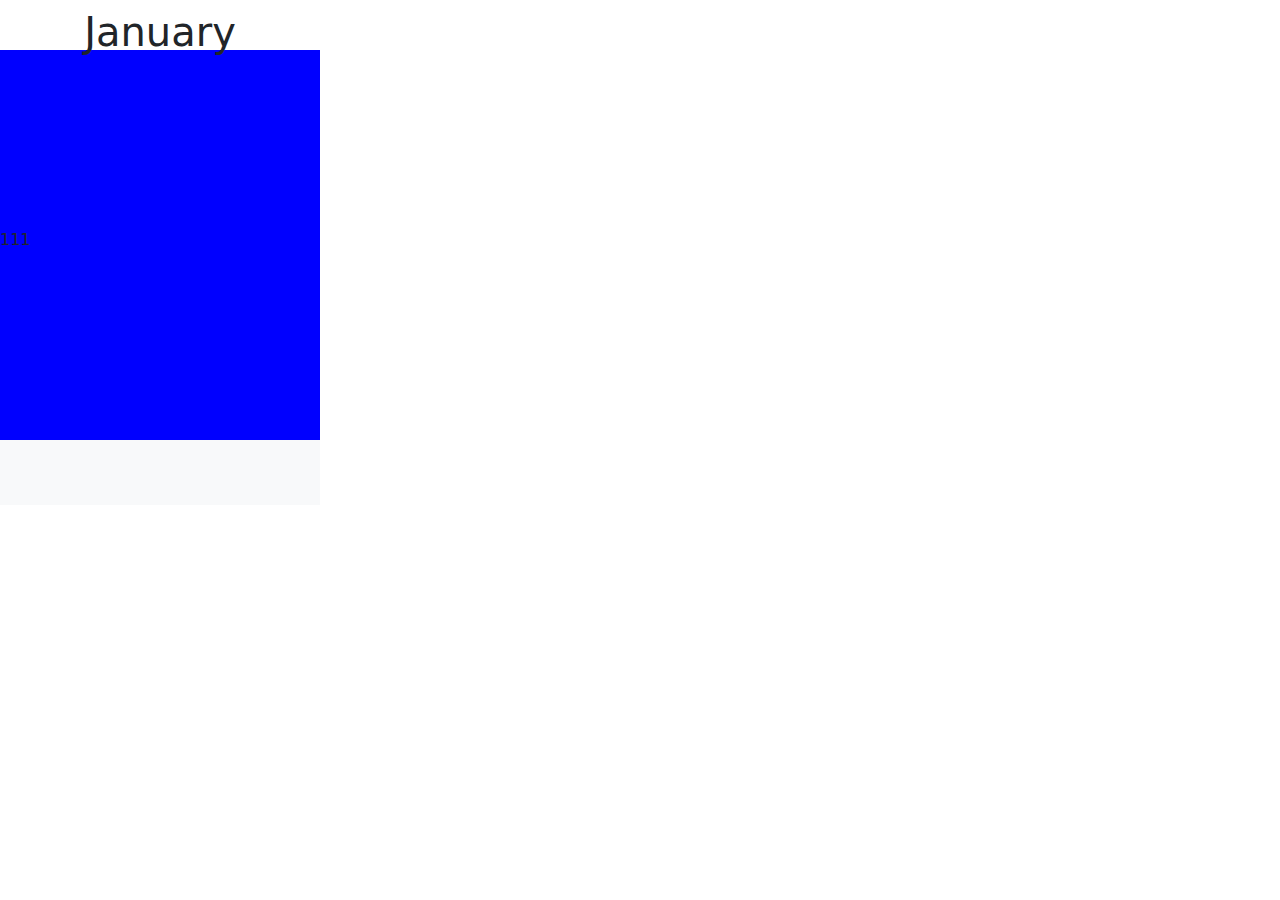
==== index.html @ 7afaa17a "Add files via upload" ====
<!DOCTYPE html>
<html lang="th">
<head>
    <meta charset="UTF-8">
    <meta name="viewport" content="width=device-width, initial-scale=1.0">
    <link href="https://cdn.jsdelivr.net/npm/bootstrap@5.3.3/dist/css/bootstrap.min.css" rel="stylesheet" integrity="sha384-QWTKZyjpPEjISv5WaRU9OFeRpok6YctnYmDr5pNlyT2bRjXh0JMhjY6hW+ALEwIH" crossorigin="anonymous">
    <link href="https://cdn.jsdelivr.net/npm/bootstrap-icons/font/bootstrap-icons.css" rel="stylesheet">
    <link rel="stylesheet" href="custom.css">
    <script src="config.js"></script>
    <title>My Web</title>
</head>
<body>
    <div class="content">
        <div class="top text-center pt-2">
            <h1>January</h1>
        </div>
        <div class="middle">
            <p>111</p>
        </div>       
        <nav class="bottom navbar bg-body-tertiary py-0">
            <div class="item" style="margin: 0; padding: 0;">
                <a class="navbar-brand" href="#" style="padding-left: 10px;">
                <img src="/mbproject/assets/img/1.png" alt="" style="width: 90px; height: auto;">
              </a>
              <a class="navbar-brand" href="#">
                <img src="/mbproject/assets/img/2.png" alt="" style="width: 90px; height: auto;">
              </a>
              <a class="navbar-brand" href="#">
                <img src="/mbproject/assets/img/3.png" alt="" style="width: 70px; height: auto;">
              </a>
            </div>
          </nav>
    </div>
</body>
</html>
---- custom.css ----
body {
    width: 320px;
    height: 505px;
    margin: 0;
    padding: 0;
    overflow: hidden;
}

.top {
    height: 50px; /* กำหนดความสูงของส่วนบน */
}

.middle {
    height:390px; /* กำหนดความสูงของส่วนกลาง */
    background-color: blue;
    line-height: 380px; /* จัดให้ข้อความอยู่กลาง */
}

.bottom {
    height: 65px; /* กำหนดความสูงของส่วนล่าง */
    line-height: 55px; /* จัดให้ข้อความอยู่กลาง */
}
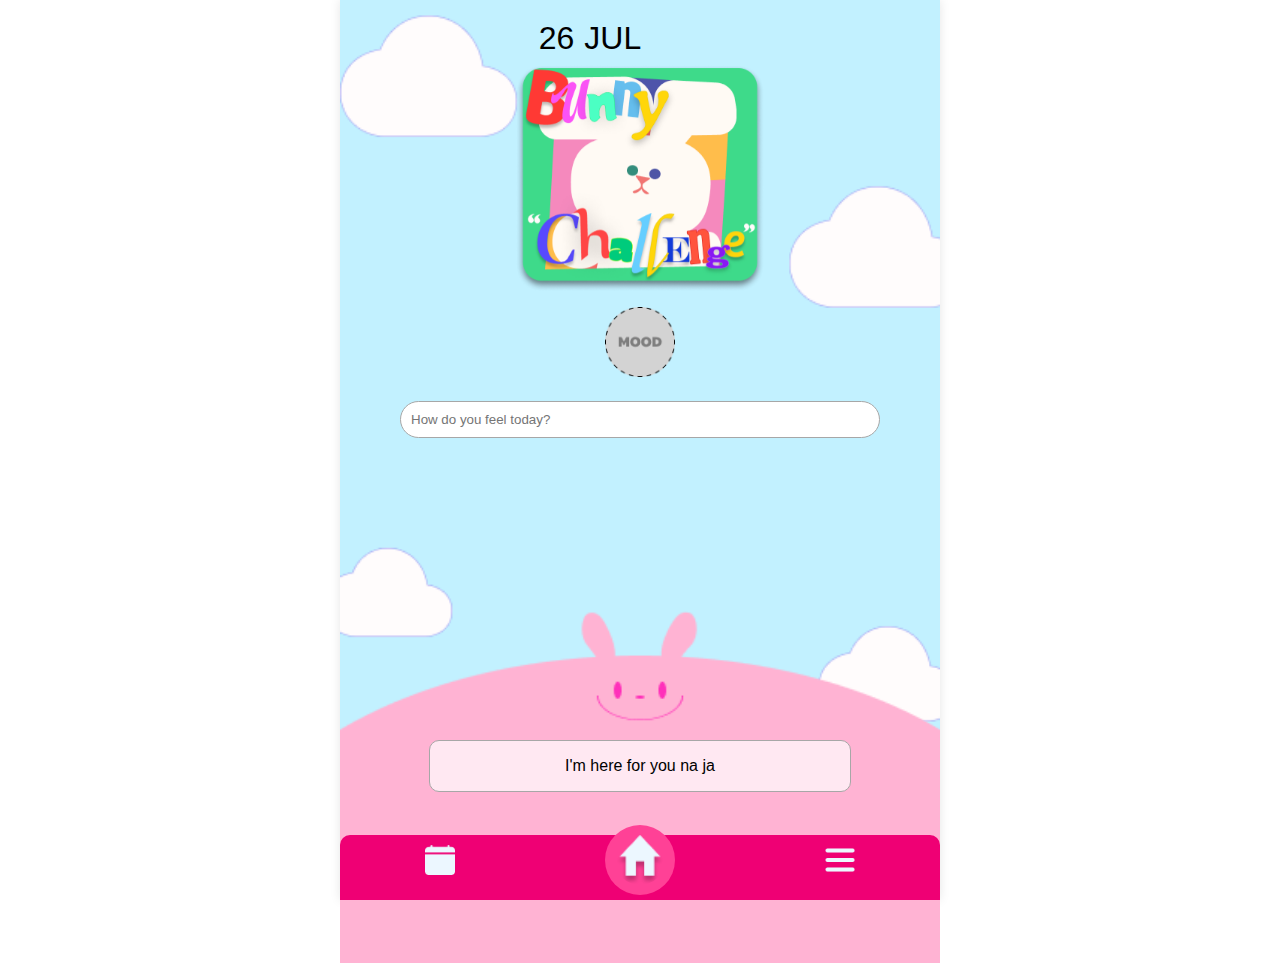
==== commit a70e82c7: "Add files via upload" ====
--- a/index.html
+++ b/index.html
@@ -2,34 +2,181 @@
 <html lang="th">
 <head>
     <meta charset="UTF-8">
-    <meta name="viewport" content="width=device-width, initial-scale=1.0">
-    <link href="https://cdn.jsdelivr.net/npm/bootstrap@5.3.3/dist/css/bootstrap.min.css" rel="stylesheet" integrity="sha384-QWTKZyjpPEjISv5WaRU9OFeRpok6YctnYmDr5pNlyT2bRjXh0JMhjY6hW+ALEwIH" crossorigin="anonymous">
-    <link href="https://cdn.jsdelivr.net/npm/bootstrap-icons/font/bootstrap-icons.css" rel="stylesheet">
-    <link rel="stylesheet" href="custom.css">
-    <script src="config.js"></script>
-    <title>My Web</title>
+    <meta name="viewport" content="width=device-width, initial-scale=1.0, user-scalable=no">
+    <link rel="stylesheet" href="stylemb.css">
+    <script src="configmb.js"></script>
+    <title>BunnyHop</title>
 </head>
 <body>
-    <div class="content">
-        <div class="top text-center pt-2">
-            <h1>January</h1>
+    <div class="container" id="homePage">
+        <div class="content">
+            <div class="date">
+              <div class="day" id="numDay"><h3 style="margin: 0;">1</h3></div>
+              <div class="month" id="numMonth"><h3 style="margin: 0;">JAN</h3></div>
+            </div>
+            <div class="card" id="card" onclick="flipCard()">
+              <div class="card-inner" id="cardInner">
+                  <div class="card-front">
+                      <img src="/assets/img/Card_pic.png" alt="Front Image">
+                  </div>
+                  <div class="card-back">
+                      <img src="/assets/img/Rectangle 1.png" alt="Back Image" id="flashCard">
+                  </div>
+              </div>
+            </div>
+            <div class="emoji">
+              <a href="#" class="btn-emoji" onclick="showMood()">
+                  <img src="/assets/img/Frame 2.png" alt="" id="showEmoji">
+              </a>
+          </div>
+            <div class="overlay" id="emojiOverlay">
+              <div class="overlay-content">
+                <span class="closebtn" onclick="closeOverlay()">&times;</span>
+                <div class="emoji-options">
+                    <img src="/assets/img/happy_emo.png" alt="Emoji 1" onclick="selectEmoji('happy_emo.png')">
+                    <img src="/assets/img/anxi_emo.png"  alt="Emoji 2" onclick="selectEmoji('anxi_emo.png')">
+                    <img src="/assets/img/ANGRY_emo.png" alt="Emoji 3" onclick="selectEmoji('ANGRY_emo.png')">
+                    <img src="/assets/img/ennui_emo.png" alt="Emoji 4" onclick="selectEmoji('ennui_emo.png')">
+                </div>
+              </div>
+            </div>
         </div>
-        <div class="middle">
-            <p>111</p>
-        </div>       
-        <nav class="bottom navbar bg-body-tertiary py-0">
-            <div class="item" style="margin: 0; padding: 0;">
-                <a class="navbar-brand" href="#" style="padding-left: 10px;">
-                <img src="/mbproject/assets/img/1.png" alt="" style="width: 90px; height: auto;">
-              </a>
-              <a class="navbar-brand" href="#">
-                <img src="/mbproject/assets/img/2.png" alt="" style="width: 90px; height: auto;">
-              </a>
-              <a class="navbar-brand" href="#">
-                <img src="/mbproject/assets/img/3.png" alt="" style="width: 70px; height: auto;">
-              </a>
+        <div class="comment">
+          <input type="text" class="input-comment" placeholder="How do you feel today?">
+        </div>  
+        <div class="footer">
+            <img src="/assets/img/Frame 3.png" alt="Bunny">
+            <div class="text-box"><p id="showSupport">I'm here for you na ja</p></div>
+        </div> 
+        <div class="navbar">
+          <div class="nav">
+            <a href="#"><img src="/assets/img/calen.png" alt="" onclick="calenderShow()"></a>
+            <a href="#"><img src="/assets/img/Vector (2).png" alt="" onclick="homeShow()" class="home"></a>
+            <a href="#"><img src="/assets/img/burger.png" alt="" onclick="settingShow()"></a>
+          </div>
+        </div>
+    </div>
+    <div class="container hidden" id="calendarPage">
+      <div class="date">
+        <div class="months" id="numMonths"><h3 style="margin: 0;">January</h3></div>
+      </div>
+      <section class="calendar">
+        <div class="grid" id="emojiGrid">
+          <img src="/assets/img/Frame 2.png" alt="" class="grid-emoji" id="monthEmoji">
+          <img src="/assets/img/Frame 2.png" alt="" class="grid-emoji" id="monthEmoji">
+          <img src="/assets/img/Frame 2.png" alt="" class="grid-emoji" id="monthEmoji">
+          <img src="/assets/img/Frame 2.png" alt="" class="grid-emoji" id="monthEmoji">
+          <img src="/assets/img/Frame 2.png" alt="" class="grid-emoji" id="monthEmoji">
+          <img src="/assets/img/Frame 2.png" alt="" class="grid-emoji" id="monthEmoji">
+          <img src="/assets/img/Frame 2.png" alt="" class="grid-emoji" id="monthEmoji">
+          <img src="/assets/img/Frame 2.png" alt="" class="grid-emoji" id="monthEmoji">
+          <img src="/assets/img/Frame 2.png" alt="" class="grid-emoji" id="monthEmoji">
+          <img src="/assets/img/Frame 2.png" alt="" class="grid-emoji" id="monthEmoji">
+          <img src="/assets/img/Frame 2.png" alt="" class="grid-emoji" id="monthEmoji">
+          <img src="/assets/img/Frame 2.png" alt="" class="grid-emoji" id="monthEmoji">
+          <img src="/assets/img/Frame 2.png" alt="" class="grid-emoji" id="monthEmoji">
+          <img src="/assets/img/Frame 2.png" alt="" class="grid-emoji" id="monthEmoji">
+          <img src="/assets/img/Frame 2.png" alt="" class="grid-emoji" id="monthEmoji">
+          <img src="/assets/img/Frame 2.png" alt="" class="grid-emoji" id="monthEmoji">
+          <img src="/assets/img/Frame 2.png" alt="" class="grid-emoji" id="monthEmoji">
+          <img src="/assets/img/Frame 2.png" alt="" class="grid-emoji" id="monthEmoji">
+          <img src="/assets/img/Frame 2.png" alt="" class="grid-emoji" id="monthEmoji">
+          <img src="/assets/img/Frame 2.png" alt="" class="grid-emoji" id="monthEmoji">
+          <img src="/assets/img/Frame 2.png" alt="" class="grid-emoji" id="monthEmoji">
+          <img src="/assets/img/Frame 2.png" alt="" class="grid-emoji" id="monthEmoji">
+          <img src="/assets/img/Frame 2.png" alt="" class="grid-emoji" id="monthEmoji">
+          <img src="/assets/img/Frame 2.png" alt="" class="grid-emoji" id="monthEmoji">
+          <img src="/assets/img/Frame 2.png" alt="" class="grid-emoji" id="monthEmoji">
+          <img src="/assets/img/Frame 2.png" alt="" class="grid-emoji" id="monthEmoji">
+          <img src="/assets/img/Frame 2.png" alt="" class="grid-emoji" id="monthEmoji">
+          <img src="/assets/img/Frame 2.png" alt="" class="grid-emoji" id="monthEmoji">
+          <img src="/assets/img/Frame 2.png" alt="" class="grid-emoji" id="monthEmoji">
+          <img src="/assets/img/Frame 2.png" alt="" class="grid-emoji" id="monthEmoji">
+        </div>
+      </section>
+      <div class="footer">
+        <img src="/assets/img/Frame 3.png" alt="Bunny">
+      </div>
+      <div class="navbar">
+        <div class="nav">
+          <a href="#"><img src="/assets/img/calen.png" alt="" onclick="calenderShow()"></a>
+          <a href="#"><img src="/assets/img/Vector (2).png" alt="" onclick="homeShow()" class="home"></a>
+          <a href="#"><img src="/assets/img/burger.png" alt="" onclick="settingShow()"></a>
+        </div>
+      </div>
+    </div>
+    <div class="container hidden" id="settingPage">
+      <header>
+        <button class="back-btn" onclick="homeShow()"><- Home</button>
+      </header>
+      <img src="/assets/img/Frame 3 (1).png" alt="Bunny Image" class="bunny-image">
+      <div class="profile">
+        <img class="avatar" id="userAvatar" src="/assets/img/profull.png" alt="Profile">
+        <div class="info">
+          <h3 id="userName">User name</h3>
+        </div>
+      </div>
+      <h4>Settings</h4>
+      <ul class="menu-list">
+        <li>
+          <span href="#">
+            <img src="/assets/img/s2.noti.png" class="icon"> Notifications
+          </span>
+          <label class="switch">
+            <input type="checkbox" id="notificationSwitch">
+            <span class="slider"></span>
+          </label>
+        </li>
+        <div id="notificationForm" class="notification-form" style="display: none;">
+          <label for="notificationTime">Select Time:</label>
+          <input type="time" id="notificationTime" />
+          <button type="button">Save Time</button>
+        </div>
+        <div id="notificationAlert" class="notification-alert" style="display: none;">
+          การแจ้งเตือนของคุณได้ถูกตั้งเวลาแล้ว!
+        </div>
+        <li>
+          <a href="custo.html">
+            <img src="/assets/img/s2.custom.png" class="icon"> Customization
+            <span class="arrow">></span>
+          </a>
+        </li>
+        <li>
+          <span>
+            <img src="/assets/img/s2.passcode.png" class="icon"> Passcode
+          </span>
+          <label class="switch">
+            <input type="checkbox" id="passcode-toggle">
+            <span class="slider"></span>
+          </label>
+        </li>
+      </ul>
+      <div id="passcode-modal" class="modal">
+        <div class="modal-content">
+            <h4>New Passcode</h4>
+            <label for="new-passcode">Enter 4 Number:</label>
+            <input type="tel" id="new-passcode" maxlength="4" placeholder="####" readonly>
+            <div class="number-pad">
+                <button class="number" data-number="1">1</button>
+                <button class="number" data-number="2">2</button>
+                <button class="number" data-number="3">3</button>
+                <button class="number" data-number="4">4</button>
+                <button class="number" data-number="5">5</button>
+                <button class="number" data-number="6">6</button>
+                <button class="number" data-number="7">7</button>
+                <button class="number" data-number="8">8</button>
+                <button class="number" data-number="9">9</button>
+                <button id="zero" class="number" data-number="0">0</button> <!-- ปุ่มเลข 0 -->
+                <button id="clear" class="number">c</button>
             </div>
-          </nav>
+                    <!-- แยกปุ่ม "บันทึก" และ "ยกเลิก" ออกมาในส่วนที่แยกต่างหาก -->
+        <div class="modal-actions">
+            <button id="save-passcode">save</button>
+            <button id="cancel-passcode">cancle</button>
+        </div>
+        </div>
     </div>
+    </div>
+    
 </body>
-</html>
+</html>--- a/stylemb.css
+++ b/stylemb.css
@@ -0,0 +1,595 @@
+body {
+    font-family: Arial, sans-serif;
+    margin: 0;
+    padding: 0;
+    background-color: #ffffff; /* สีพื้นหลัง */
+    overflow: hidden;
+    touch-action: manipulation;
+    user-select: none;
+}
+
+.container {
+    max-width: 600px;
+    min-height: 100vh;
+    margin: auto;
+    background-image: url('/mbproject/assets/img/home_anxiety.png');
+    background-repeat: no-repeat;
+    background-size: cover;
+    background-color: #C2F1FF;
+    box-shadow: 0 0 10px rgba(0,0,0,0.1);
+    position: relative;
+    z-index: 1;
+}
+
+.hidden {
+    display: none;
+}
+
+.visible {
+    display: block;
+}
+
+/* .cloud1 {
+    z-index: -1;
+    position: absolute;
+    top: 260px;
+    left: 280px;
+}
+
+.cloud2 {
+    z-index: -1;
+    position: absolute;
+    top: 220px;
+    left: 20px;
+}
+
+.cloud3 {
+    z-index: -1;
+    position: absolute;
+    top: 460px;
+    left: 270px;
+}
+
+.cloud4 {
+    z-index: -1;
+    position: absolute;
+    top: 30px;
+    left: 270px;
+} */
+
+.content {
+    text-align: center;
+    display: flex;
+    flex-direction: column;
+    align-items: center;
+}
+
+.date {
+    display: flex;
+    text-align: center;
+    justify-content: center;
+    margin: 0;
+    font-size: 2rem;
+    color: #000;
+}
+
+.date .day {
+    padding-right: 10px;
+    margin-top: 20px;
+}
+
+.date .month {
+    padding-right: 100px;
+    margin-top: 20px;
+}
+
+.content img {
+    width: 100%;
+    height: auto;
+    max-width: 250px; /* ปรับขนาดรูปภาพ */
+}
+
+.card {
+    perspective: 1000px;
+    width: 250px;
+    height: 250px;
+}
+
+.card-inner {
+    position: relative;
+    width: 100%;
+    height: 90%;
+    transform-style: preserve-3d;
+    transition: transform 0.6s;
+    display: flex;
+    justify-content: center;
+    align-items: center;
+}
+
+.card.flipped .card-inner {
+    transform: rotateY(180deg);
+}
+
+.card-front, .card-back {
+    position: absolute;
+    backface-visibility: hidden;
+    display: flex;
+    justify-content: center;
+    align-items: center;
+}
+
+.card-back {
+    transform: rotateY(180deg);
+}
+
+.emoji {
+    width: 100%;
+    height: auto;
+    margin-top: 0px;
+    margin-bottom: 20px;
+}
+
+.btn-emoji {
+    display: block;
+    width: 70px;
+    margin: auto;
+    color: white;
+    text-align: center;
+    text-decoration: none;
+}
+
+.overlay {
+    position: fixed;
+    top: 0;
+    left: 0;
+    width: 100%;
+    height: 100%;
+    background-color: rgba(0, 0, 0, 0.7);
+    display: none;
+    justify-content: center;
+    align-items: center;
+    z-index: 2;
+}
+
+.overlay-content {
+    background-color: white;
+    padding: 10px;
+    border-radius: 10px;
+    text-align: center;
+    position: relative;
+}
+
+.closebtn {
+    position: absolute;
+    top: 0px;
+    right: 10px;
+    font-size: 30px;
+    cursor: pointer;
+}
+
+.emoji-options img {
+    width: 50px;
+    height: 50px;
+    margin: 10px;
+    cursor: pointer;
+}
+
+.comment {
+    width: 80%;
+    height: auto;
+    margin: auto;
+    display: block;
+}
+
+.comment p {
+    margin: 0;
+    padding-left: 10px;
+}
+
+.comment input {
+    box-sizing: border-box;
+    width: 100%;
+    height: auto;
+    margin-bottom: 10px;
+    padding: 10px;
+    border: 1px solid #a7a7a7;
+    border-radius: 25px;
+    text-align: start;
+}
+
+.footer {
+    position: absolute;
+    bottom: -7%;
+    text-align: center;
+    width: 100%;
+    height: auto;
+    display: flex;
+    flex-direction: column;
+    align-items: center;
+}
+
+.footer img {
+    width: 100%; /* ปรับขนาดรูปภาพ */
+    height: auto;
+    min-height: 270px;
+    z-index: -2;
+}
+
+.footer .text-box {
+    position: absolute; /* เปลี่ยนจาก relative เป็น absolute */
+    top: 44%;
+    left: 50%;
+    transform: translate(-50%, -50%); /* ใช้ transform เพื่อให้อยู่ตรงกลาง */
+    width: 70%;
+    height: auto;
+    background-color: rgba(255, 255, 255, 0.7);
+    padding: 0px;
+    border: 1px solid #a7a7a7;
+    border-radius: 10px;
+    justify-content: center;
+    align-items: center;
+    z-index: -2;
+}
+
+.navbar {
+    position: fixed;
+    bottom: 0;
+    max-width: 600px;
+    width: 100%;
+}
+
+.nav {
+    display: flex;
+    justify-content: space-around;
+    text-align: center;
+    padding: 10px;
+    border-top-left-radius: 10px;
+    border-top-right-radius: 10px;
+    background-color: #EF0074; /* สีพื้นหลัง */
+}
+
+.nav a {
+    color: white;
+    text-decoration: none;
+    max-height: 45px;
+}
+
+.nav img {
+    width: 30px;
+    height: 30px;
+    object-fit: contain;
+}
+
+.nav .home {
+    position: relative;
+    top: -20px;
+    width: 50px;
+    height: auto;
+    background-color: #FF4196;
+    border-radius: 50%;
+    padding: 10px;
+}
+
+.months {
+    padding-right: 10px;
+    margin-top: 20px;
+}
+
+.grid {
+    display: grid;
+    grid-template-columns: repeat(6, 1fr);
+    grid-template-rows: repeat(6, auto);
+    gap: 10px; /* Adjust the gap between grid items if needed */
+    justify-items: center;
+    align-items: center;
+    padding: 10px;
+}
+
+.grid-emoji {
+    width: 100%;
+    height: auto;
+    max-width: 100px; /* Adjust the max width if needed */
+}
+
+header {
+    display: flex;
+    width: 100%;
+    height: auto;
+}
+
+button {
+    padding: 10px; /* เพิ่มช่องว่างภายในปุ่ม */
+    margin: 10px; /* เพิ่มช่องว่างระหว่างปุ่ม */
+    cursor: pointer; /* เปลี่ยนเคอร์เซอร์เป็น pointer เพื่อแสดงว่าเป็นปุ่มคลิกได้ */
+    border-radius: 10px; /* เพิ่มมุมมนให้กับกล่อง */
+    border: 1px solid #a7a7a7;
+}
+
+/* setting */
+.profile {
+    width: 100%;
+    height: auto;
+    display: flex;
+    align-items: center;
+    padding-left: 10px;
+    gap: 10px;
+}
+
+.avatar {
+    width: 60px;
+    height: 60px;
+    border-radius: 50%;
+    object-fit: cover;
+    border: 2px solid #ddd;
+}
+
+.menu-list {
+    width: 100%;
+    height: auto;
+    list-style: none;
+    padding: 0;
+}
+
+.menu-list li {
+    display: flex;
+    align-items: center;
+    justify-content: space-between;
+    padding: 12px 15px;
+    border-bottom: 1px solid #ddd;
+    font-size: 16px;
+}   
+
+.menu-list li a {
+    text-decoration: none;
+    color: black;
+    width: 100%;
+    display: flex;
+    align-items: center;
+}
+    
+.arrow {
+    margin-left: auto;
+}
+
+.icon {
+    width: 20px;
+    height: 20px;
+    margin-right: 10px;
+    background: none; /* ไม่ให้มีพื้นหลัง */
+    display: inline-block; /* ถ้าต้องการให้ไอคอนแสดงในแถวเดียวกัน */
+}
+
+/* Toggle Switch */
+.switch {
+    position: relative;
+    display: inline-block;
+    width: 44px;
+    height: 22px;
+}
+
+.switch input {
+    opacity: 0;
+    width: 100%;
+    height: 100%;
+}
+
+.slider {
+    position: absolute;
+    cursor: pointer;
+    top: 0;
+    left: 0;
+    right: 0;
+    bottom: 0;
+    background-color: #ccc;
+    border-radius: 22px;
+    transition: .3s;
+}
+
+.slider:before {
+    content: "";
+    position: absolute;
+    height: 16px;
+    width: 16px;
+    left: 4px;
+    bottom: 3px;
+    background-color: white;
+    border-radius: 50%;
+    transition: .3s;
+}
+
+input:checked + .slider {
+    background-color: #4CAF50;
+}
+
+input:checked + .slider:before {
+    transform: translateX(100%);
+}
+
+.bunny-image {
+    position: absolute; 
+    bottom: 0;  /* ติดขอบล่างของหน้าจอ */
+    left: 50%;  /* กึ่งกลางจอ */
+    transform: translateX(-50%);  /* ปรับให้อยู่กึ่งกลาง */
+    width: 100%;  /* ให้ขนาดอัตโนมัติ */
+    max-width: 100%;  /* ไม่ให้กว้างเกินจอ */
+    z-index: -2 ;  /* ให้แสดงอยู่หน้าสุด */
+}
+
+/* กำหนดให้ modal แสดงขึ้นมาที่กลางหน้าจอ */
+.modal {
+    display: none;/* ซ่อน modal โดยเริ่มต้น  จะไม่แสดงเมื่อโหลดหน้าเว็บ */
+    position: fixed;/* ทำให้ modal อยู่ที่ตำแหน่งคงที่เมื่อเลื่อนหน้าจอ */
+    z-index: 1; /* กำหนดระดับการทับซ้อน (จะอยู่ด้านบนสุด) */
+    left: 0;/* เริ่มต้นจากด้านซ้ายสุดของหน้าจอ */
+    top: 0;/* เริ่มต้นจากด้านบนสุดของหน้าจอ */
+    width: 100%;/* ให้ modal ครอบคลุมขนาดหน้าจอทั้งหมด มันเลยอยู่ตรงกลาง */
+    height: 100%;/* ให้ modal ครอบคลุมขนาดหน้าจอทั้งหมด */
+    background-color: rgba(232, 235, 215, 0.4); /* พื้นหลังสีดำโปร่งใส */
+    padding-top: 60px;/* ให้เว้นช่องว่างจากด้านบน 60px สำหรับเนื้อหาภายใน modal */
+}
+
+.modal-content {
+    background-color: rgb(222, 238, 243);/* พื้นหลังของกล่อง modal เป็นสีขาว */
+    margin: auto;/* ใช้ auto ในแนวนอนเพื่อจัดกล่องให้ตรงกลางหน้าจอ และใช้ 5% สำหรับช่องว่างด้านบนและด้านล่าง*/
+    padding: 20px; /* เพิ่มช่องว่างภายในกล่อง 20px */
+    border: 1px solid #888;/* ขอบของกล่องเป็นสีเทาอ่อน */
+    width: 80%; /* ขนาดของกล่อง modal กว้าง 80% ของหน้าจอ */
+    max-width: 400px;/* ขนาดสูงสุดของกล่องคือ 400px */
+    border-radius: 15px; /* เพิ่มมุมมนให้กับกล่อง */
+}
+
+#new-passcode {
+    display: block;
+    width: 50%;
+    font-size: 18px;
+    text-align: center;
+    letter-spacing: 8px; /* เว้นระยะระหว่างตัวเลข */
+    padding: 10px;
+    border: 1px solid #888;
+    border-radius: 10px;
+    background-color: #f9f9f9;
+    margin-bottom: 10px;
+}
+
+.number-pad {
+    display: grid; /*ใช้ระบบกริดในการจัดเรียงปุ่มในแป้นพิมพ์ตัวเลข*/
+    grid-template-columns: repeat(3, 1fr);
+    grid-template-rows: repeat(4, 1fr);
+    margin: 20px 0;
+    
+}
+
+.number {
+    padding: 10px;
+    font-size: 18px;
+    background-color: #f0f0f0;
+    border: 1px solid #888;
+    cursor: pointer;
+    text-align: center;
+    border-radius: 50%;
+    /*
+    border-radius: 50%;
+    transition: background-color 0.3s ease;
+    */
+}
+
+/* ปุ่มเลข 0 */
+#zero {
+    grid-column: 2; /* ให้ 0 อยู่กลางคอลัมน์ที่สอง */
+    grid-row: 4;    /* ให้ 0 อยู่แถวที่ 4 (แถวล่างสุด) */
+}
+
+/* ปุ่ม C */
+#clear {
+    background-color: #f8d7da;
+    grid-column: 3; /* ให้ C อยู่ในคอลัมน์ที่สาม */
+    grid-row: 4;    /* ให้ C อยู่แถวที่ 4 (แถวล่างสุด) */
+}
+
+/* คอนเทนเนอร์ของปุ่ม "บันทึก" และ "ยกเลิก" */
+.modal-actions {
+    display: flex;
+    justify-content: center; /* จัดปุ่มให้อยู่ตรงกลาง */
+    gap: 20px; /* ช่องว่างระหว่างปุ่ม */
+    margin-top: 20px; /* เพิ่มช่องว่างระหว่างปุ่มกับแป้นพิมพ์ */
+}
+
+
+button#save-passcode {
+    width: 50%;                /* ให้ปุ่มขยายความกว้างเต็มที่ */
+    padding: 15px;              /* เพิ่มช่องว่างภายในปุ่ม */
+    font-size: 18px;            /* ขนาดตัวอักษรของปุ่ม */
+    background-color: #4CAF50; /* สีพื้นหลังเป็นสีเขียว */
+    color: white;               /* สีตัวอักษรเป็นสีขาว */
+    border: none;               /* ลบขอบของปุ่ม */
+    border-radius: 10px;        /* มุมปุ่มโค้งมน */
+    cursor: pointer;           /* เปลี่ยนเคอร์เซอร์เป็นรูปมือเมื่อชี้ที่ปุ่ม */
+    transition: background-color 0.3s ease; /* ทำให้การเปลี่ยนสีพื้นหลังนุ่มนวล */
+}
+
+/* เพิ่มผลเมื่อเคอร์เซอร์ชี้ที่ปุ่ม */
+button#save-passcode:hover {
+    background-color: #45a049; /* เปลี่ยนสีพื้นหลังเมื่อ hover เป็นสีเขียวเข้ม */
+}
+
+/* เพิ่มผลเมื่อปุ่มถูกคลิก */
+button#save-passcode:active {
+    background-color: #388e3c; /* เปลี่ยนสีพื้นหลังเมื่อคลิกเป็นสีเขียวเข้มกว่า */
+}
+
+button#cancel-passcode {
+    width: 50%;
+    padding: 15px;
+    font-size: 18px;
+    background-color: #e67c74; /* สีพื้นหลังเป็นสีแดง */
+    color: white;
+    border: none;
+    border-radius: 10px;
+    cursor: pointer;
+    transition: background-color 0.3s ease;
+}
+
+button#cancel-passcode:hover {
+    background-color: #e53935; /* สีแดงเข้มเมื่อ hover */
+}
+
+button#cancel-passcode:active {
+    background-color: #d32f2f; /* สีแดงเข้มที่สุดเมื่อคลิก */
+}
+/* ฟอร์มตั้งเวลาแจ้งเตือน */
+.notification-form {
+    display: none; /* ซ่อนฟอร์มเริ่มต้น */
+    margin-top: 20px;
+    margin-left: 10px;
+}
+  
+.notification-form input {
+    padding: 10px;
+    font-size: 16px;
+    border: 1px solid #ccc;
+    border-radius: 5px;
+    width: 70%;
+}
+  
+.notification-form button {
+    background-color: #a4dfe4;
+    color: white;
+    border: none;
+    padding: 12px;
+    border-radius: 5px;
+    cursor: pointer;
+    font-size: 16px;
+}
+  
+.notification-form button:hover {
+    background-color: #8ed7dc;
+}
+  
+  /* การแสดงผลการแจ้งเตือน */
+.notification-alert {
+    display: none; /* ซ่อนการแจ้งเตือนเริ่มต้น */
+    position: fixed;
+    bottom: 5%;
+    left: 50%;
+    transform: translateX(-50%);
+    background-color: #92c6c9;
+    color: white;
+    padding: 15px;
+    border-radius: 5px;
+    font-size: 16px;
+    z-index: 1;
+}
+  
+.notification-alert.show {
+    display: block;
+    animation: slideIn 0.5s ease-out;
+}
+  
+  /* @keyframes slideIn {
+    from {
+      bottom: -50px;
+    }
+    to {
+      bottom: 20px;
+    }
+  } */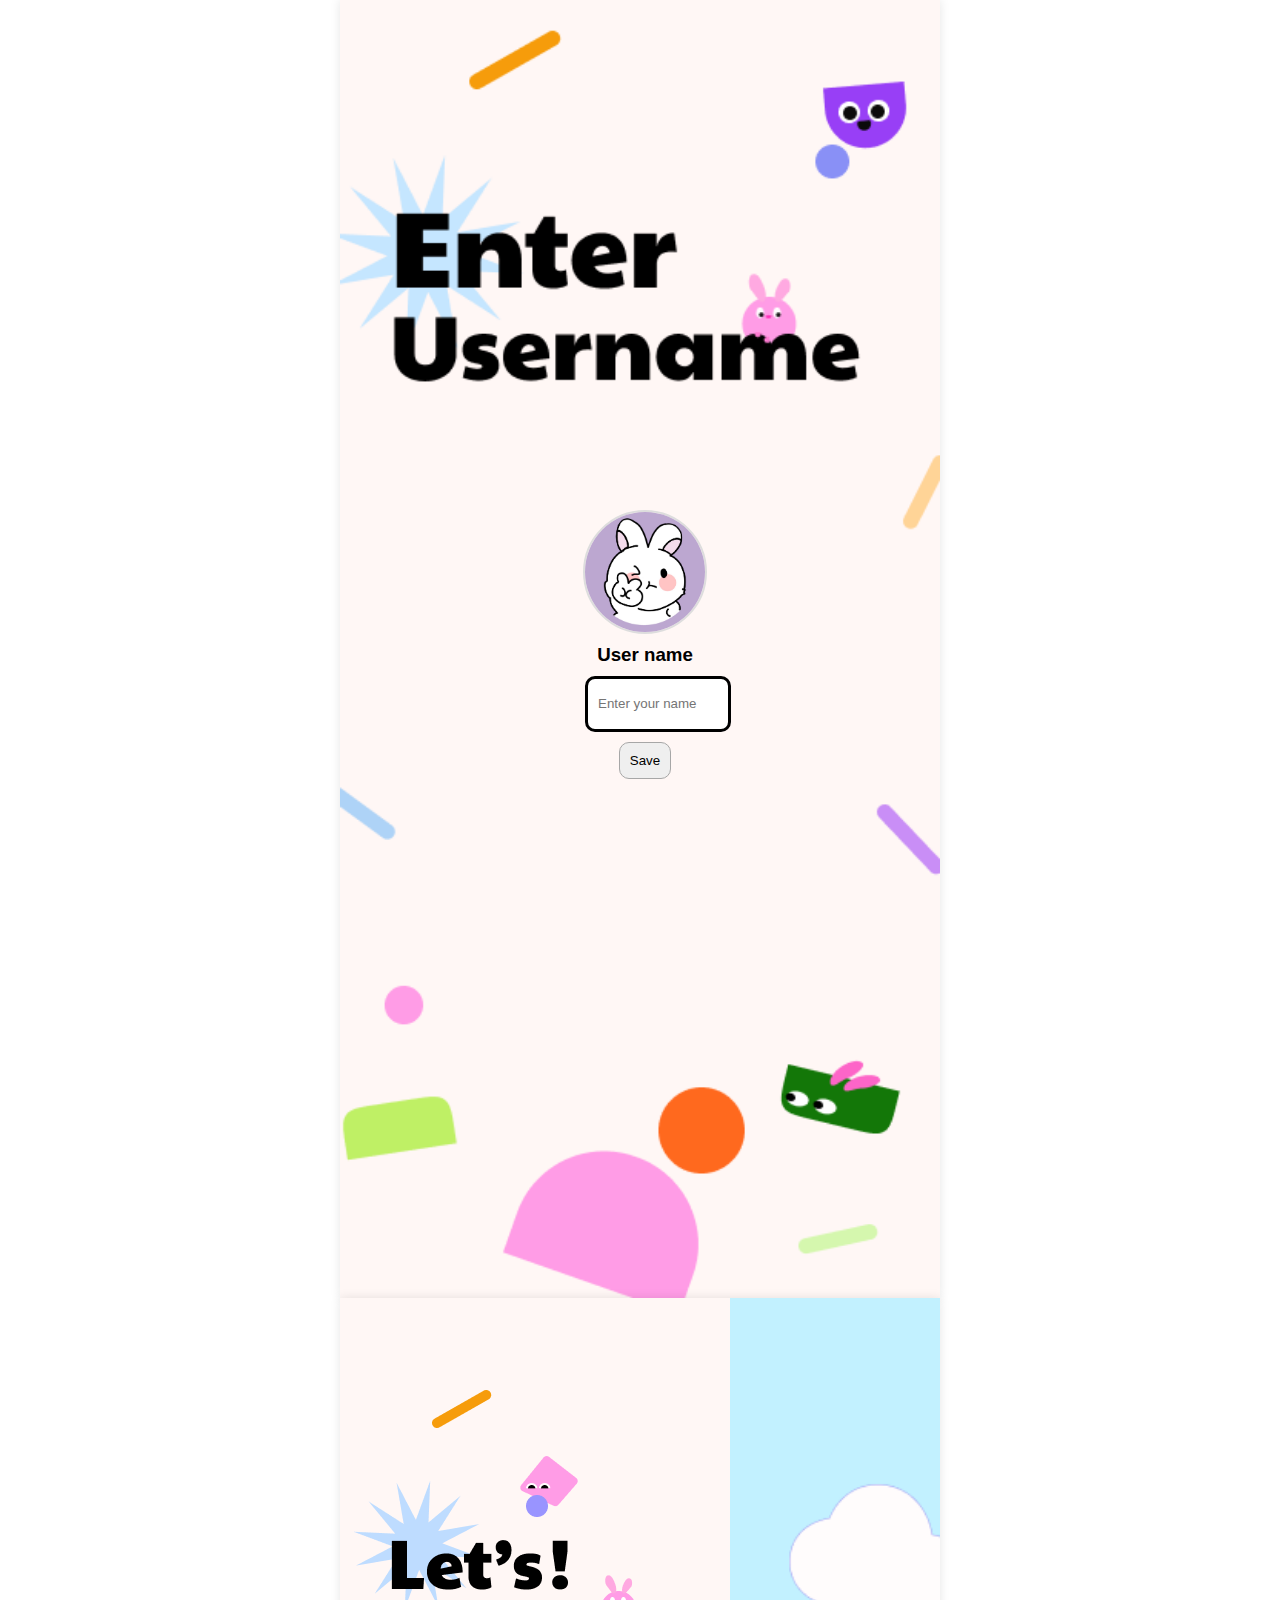
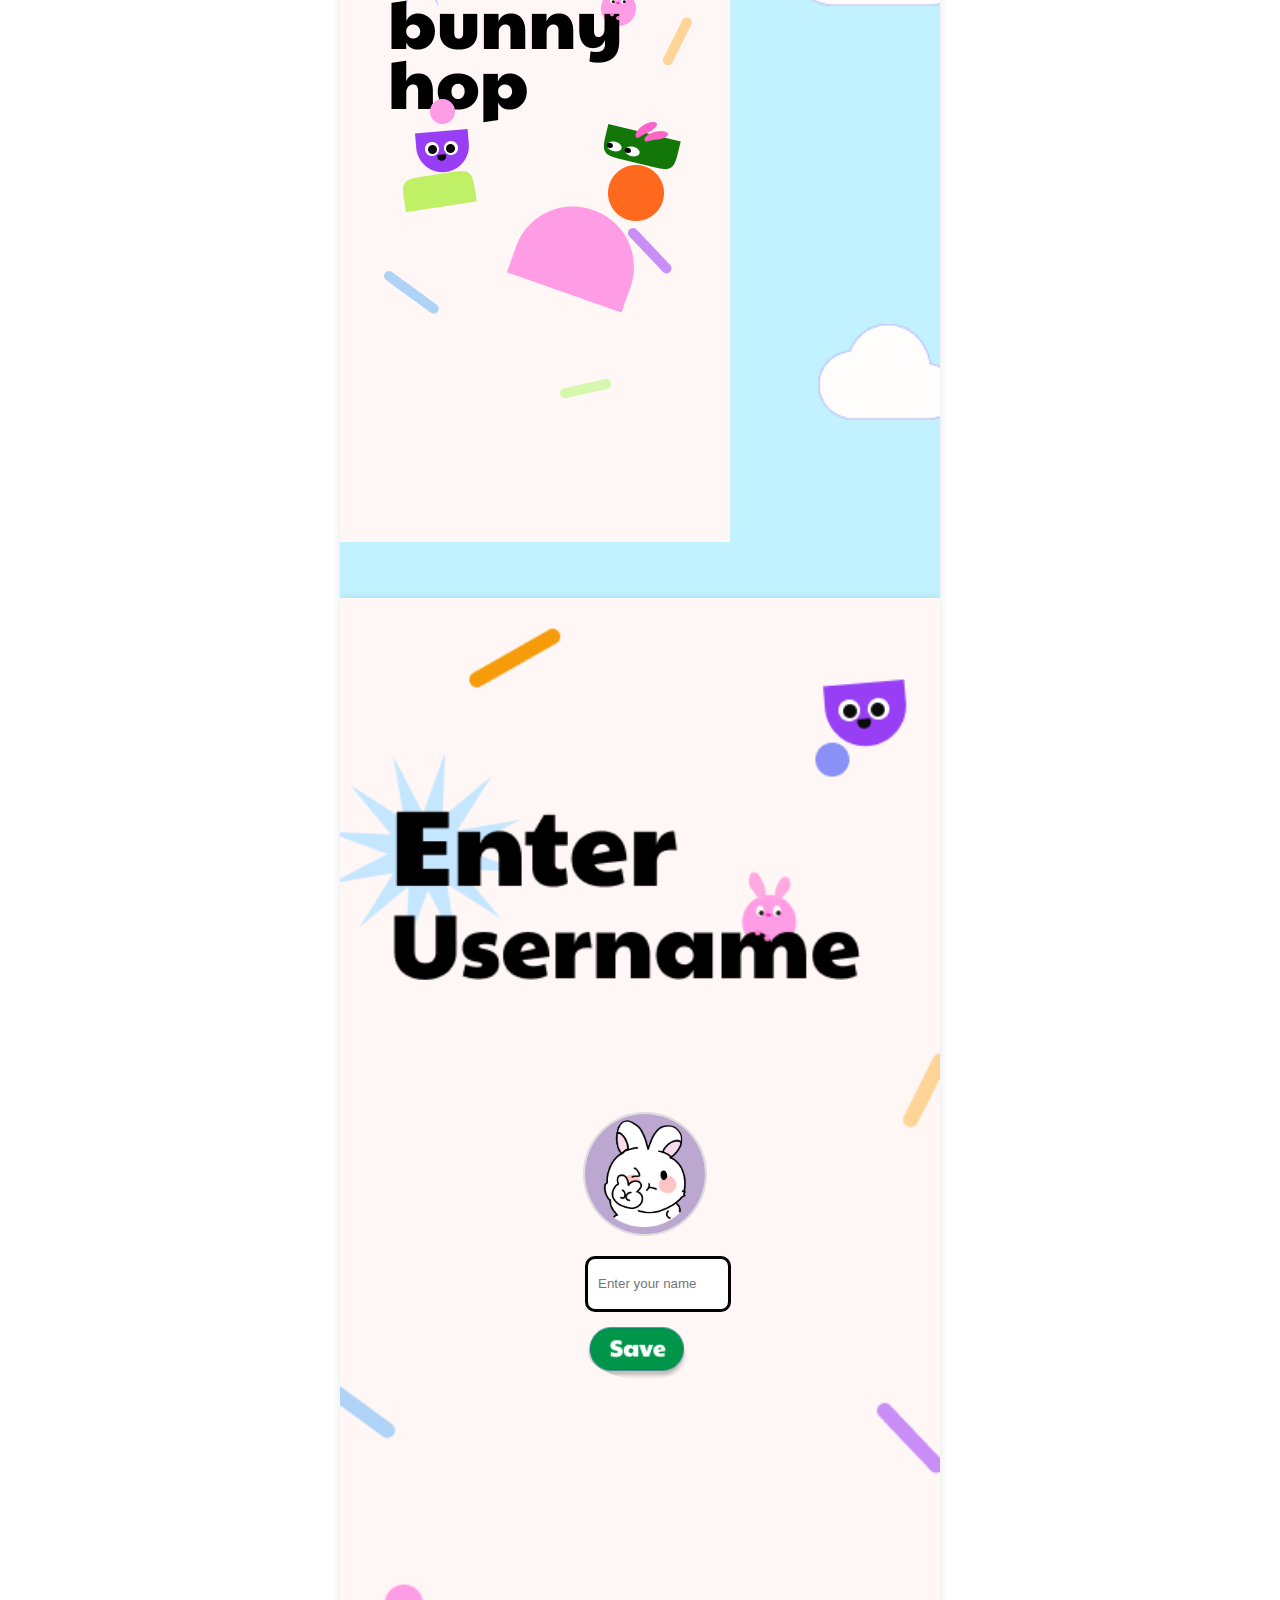
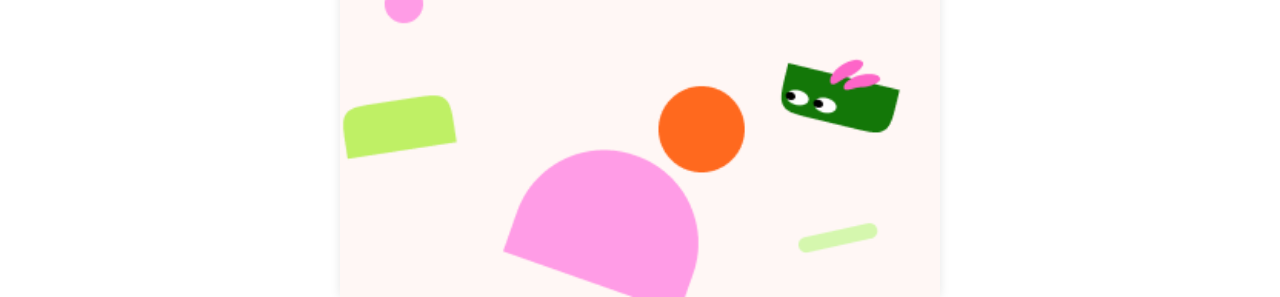
==== commit 02ff5177: "Add files via upload" ====
--- a/index.html
+++ b/index.html
@@ -1,107 +1,339 @@
 <!DOCTYPE html>
-<html lang="th">
-<head>
-    <meta charset="UTF-8">
-    <meta name="viewport" content="width=device-width, initial-scale=1.0, user-scalable=no">
-    <link rel="stylesheet" href="stylemb.css">
+<html lang="en">
+  <head>
+    <meta charset="UTF-8" />
+    <meta
+      name="viewport"
+      content="width=device-width, initial-scale=1.0, user-scalable=no"
+    />
+    <link rel="stylesheet" href="stylemb.css" />
     <script src="configmb.js"></script>
     <title>BunnyHop</title>
-</head>
-<body>
+  </head>
+  <body>
+    <div class="container hidden" id="userPage">
+      <div class="bgShow" style="width: 100%; height: auto">
+        <div class="profile">
+          <img
+            class="avatar"
+            id="userAvatar"
+            src="/assets/img/profull.png"
+            alt="Profile"
+          />
+          <div class="info">
+            <h3 id="userName">User name</h3>
+            <input
+              type="text"
+              id="inputUserName"
+              placeholder="Enter your name"
+            />
+            <button onclick="saveAccount()">Save</button>
+          </div>
+        </div>
+        <img
+          src="/assets/img/start_username.png"
+          alt=""
+          style="width: 100%; height: 100%; margin: auto; object-fit: contain"
+        />
+      </div>
+    </div>
     <div class="container" id="homePage">
-        <div class="content">
-            <div class="date">
-              <div class="day" id="numDay"><h3 style="margin: 0;">1</h3></div>
-              <div class="month" id="numMonth"><h3 style="margin: 0;">JAN</h3></div>
+      <div class="content">
+        <div class="date">
+          <div class="day" id="numDay"><h3 style="margin: 0">1</h3></div>
+          <div class="month" id="numMonth"><h3 style="margin: 0">JAN</h3></div>
+        </div>
+        <div class="card" id="card" onclick="flipCard()">
+          <div class="card-inner" id="cardInner">
+            <div class="card-front">
+              <img src="/assets/img/Card_pic.png" alt="Front Image" />
             </div>
-            <div class="card" id="card" onclick="flipCard()">
-              <div class="card-inner" id="cardInner">
-                  <div class="card-front">
-                      <img src="/assets/img/Card_pic.png" alt="Front Image">
-                  </div>
-                  <div class="card-back">
-                      <img src="/assets/img/Rectangle 1.png" alt="Back Image" id="flashCard">
-                  </div>
-              </div>
+            <div class="card-back">
+              <img
+                src="/assets/img/Rectangle 1.png"
+                alt="Back Image"
+                id="flashCard"
+              />
             </div>
-            <div class="emoji">
-              <a href="#" class="btn-emoji" onclick="showMood()">
-                  <img src="/assets/img/Frame 2.png" alt="" id="showEmoji">
-              </a>
           </div>
-            <div class="overlay" id="emojiOverlay">
-              <div class="overlay-content">
-                <span class="closebtn" onclick="closeOverlay()">&times;</span>
-                <div class="emoji-options">
-                    <img src="/assets/img/happy_emo.png" alt="Emoji 1" onclick="selectEmoji('happy_emo.png')">
-                    <img src="/assets/img/anxi_emo.png"  alt="Emoji 2" onclick="selectEmoji('anxi_emo.png')">
-                    <img src="/assets/img/ANGRY_emo.png" alt="Emoji 3" onclick="selectEmoji('ANGRY_emo.png')">
-                    <img src="/assets/img/ennui_emo.png" alt="Emoji 4" onclick="selectEmoji('ennui_emo.png')">
-                </div>
-              </div>
+        </div>
+        <div class="emoji">
+          <a href="#" class="btn-emoji" onclick="showMood()">
+            <img src="/assets/img/Frame 2.png" alt="" id="showEmoji" />
+          </a>
+        </div>
+        <div class="overlay" id="emojiOverlay">
+          <div class="overlay-content">
+            <span class="closebtn" onclick="closeOverlay()">&times;</span>
+            <div class="emoji-options">
+              <img
+                src="/assets/img/happy_emo.png"
+                alt="Emoji 1"
+                onclick="selectEmoji('happy_emo.png')"
+              />
+              <img
+                src="/assets/img/anxi_emo.png"
+                alt="Emoji 2"
+                onclick="selectEmoji('anxi_emo.png')"
+              />
+              <img
+                src="/assets/img/ANGRY_emo.png"
+                alt="Emoji 3"
+                onclick="selectEmoji('ANGRY_emo.png')"
+              />
+              <img
+                src="/assets/img/ennui_emo.png"
+                alt="Emoji 4"
+                onclick="selectEmoji('ennui_emo.png')"
+              />
             </div>
-        </div>
-        <div class="comment">
-          <input type="text" class="input-comment" placeholder="How do you feel today?">
-        </div>  
-        <div class="footer">
-            <img src="/assets/img/Frame 3.png" alt="Bunny">
-            <div class="text-box"><p id="showSupport">I'm here for you na ja</p></div>
-        </div> 
-        <div class="navbar">
-          <div class="nav">
-            <a href="#"><img src="/assets/img/calen.png" alt="" onclick="calenderShow()"></a>
-            <a href="#"><img src="/assets/img/Vector (2).png" alt="" onclick="homeShow()" class="home"></a>
-            <a href="#"><img src="/assets/img/burger.png" alt="" onclick="settingShow()"></a>
           </div>
         </div>
+      </div>
+      <div class="comment">
+        <input
+          type="text"
+          class="input-comment"
+          id="inputComment"
+          placeholder="How do you feel today?"
+        />
+      </div>
+      <div class="footer">
+        <img src="/assets/img/Frame 3.png" alt="Bunny" />
+        <div class="text-box">
+          <p id="showSupport">I'm here for you na ja</p>
+        </div>
+      </div>
+      <div class="navbar">
+        <div class="nav">
+          <a href="#"
+            ><img src="/assets/img/calen.png" alt="" onclick="calenderShow()"
+          /></a>
+          <a href="#"
+            ><img
+              src="/assets/img/Vector (2).png"
+              alt=""
+              onclick="homeShow()"
+              class="home"
+          /></a>
+          <a href="#"
+            ><img src="/assets/img/burger.png" alt="" onclick="settingShow()"
+          /></a>
+        </div>
+      </div>
     </div>
     <div class="container hidden" id="calendarPage">
       <div class="date">
-        <div class="months" id="numMonths"><h3 style="margin: 0;">January</h3></div>
+        <div class="months" id="numMonths">
+          <h3 style="margin: 0">January</h3>
+        </div>
       </div>
       <section class="calendar">
         <div class="grid" id="emojiGrid">
-          <img src="/assets/img/Frame 2.png" alt="" class="grid-emoji" id="monthEmoji">
-          <img src="/assets/img/Frame 2.png" alt="" class="grid-emoji" id="monthEmoji">
-          <img src="/assets/img/Frame 2.png" alt="" class="grid-emoji" id="monthEmoji">
-          <img src="/assets/img/Frame 2.png" alt="" class="grid-emoji" id="monthEmoji">
-          <img src="/assets/img/Frame 2.png" alt="" class="grid-emoji" id="monthEmoji">
-          <img src="/assets/img/Frame 2.png" alt="" class="grid-emoji" id="monthEmoji">
-          <img src="/assets/img/Frame 2.png" alt="" class="grid-emoji" id="monthEmoji">
-          <img src="/assets/img/Frame 2.png" alt="" class="grid-emoji" id="monthEmoji">
-          <img src="/assets/img/Frame 2.png" alt="" class="grid-emoji" id="monthEmoji">
-          <img src="/assets/img/Frame 2.png" alt="" class="grid-emoji" id="monthEmoji">
-          <img src="/assets/img/Frame 2.png" alt="" class="grid-emoji" id="monthEmoji">
-          <img src="/assets/img/Frame 2.png" alt="" class="grid-emoji" id="monthEmoji">
-          <img src="/assets/img/Frame 2.png" alt="" class="grid-emoji" id="monthEmoji">
-          <img src="/assets/img/Frame 2.png" alt="" class="grid-emoji" id="monthEmoji">
-          <img src="/assets/img/Frame 2.png" alt="" class="grid-emoji" id="monthEmoji">
-          <img src="/assets/img/Frame 2.png" alt="" class="grid-emoji" id="monthEmoji">
-          <img src="/assets/img/Frame 2.png" alt="" class="grid-emoji" id="monthEmoji">
-          <img src="/assets/img/Frame 2.png" alt="" class="grid-emoji" id="monthEmoji">
-          <img src="/assets/img/Frame 2.png" alt="" class="grid-emoji" id="monthEmoji">
-          <img src="/assets/img/Frame 2.png" alt="" class="grid-emoji" id="monthEmoji">
-          <img src="/assets/img/Frame 2.png" alt="" class="grid-emoji" id="monthEmoji">
-          <img src="/assets/img/Frame 2.png" alt="" class="grid-emoji" id="monthEmoji">
-          <img src="/assets/img/Frame 2.png" alt="" class="grid-emoji" id="monthEmoji">
-          <img src="/assets/img/Frame 2.png" alt="" class="grid-emoji" id="monthEmoji">
-          <img src="/assets/img/Frame 2.png" alt="" class="grid-emoji" id="monthEmoji">
-          <img src="/assets/img/Frame 2.png" alt="" class="grid-emoji" id="monthEmoji">
-          <img src="/assets/img/Frame 2.png" alt="" class="grid-emoji" id="monthEmoji">
-          <img src="/assets/img/Frame 2.png" alt="" class="grid-emoji" id="monthEmoji">
-          <img src="/assets/img/Frame 2.png" alt="" class="grid-emoji" id="monthEmoji">
-          <img src="/assets/img/Frame 2.png" alt="" class="grid-emoji" id="monthEmoji">
+          <img
+            src="/assets/img/Frame 2.png"
+            alt=""
+            class="grid-emoji"
+            id="monthEmoji"
+            onclick="showComment(1)"
+          />
+          <img
+            src="/assets/img/Frame 2.png"
+            alt=""
+            class="grid-emoji"
+            onclick="showComment(2)"
+          />
+          <img
+            src="/assets/img/Frame 2.png"
+            alt=""
+            class="grid-emoji"
+            onclick="showComment(3)"
+          />
+          <img
+            src="/assets/img/Frame 2.png"
+            alt=""
+            class="grid-emoji"
+            onclick="showComment(4)"
+          />
+          <img
+            src="/assets/img/Frame 2.png"
+            alt=""
+            class="grid-emoji"
+            onclick="showComment(5)"
+          />
+          <img
+            src="/assets/img/Frame 2.png"
+            alt=""
+            class="grid-emoji"
+            onclick="showComment(6)"
+          />
+          <img
+            src="/assets/img/Frame 2.png"
+            alt=""
+            class="grid-emoji"
+            onclick="showComment(7)"
+          />
+          <img
+            src="/assets/img/Frame 2.png"
+            alt=""
+            class="grid-emoji"
+            onclick="showComment(8)"
+          />
+          <img
+            src="/assets/img/Frame 2.png"
+            alt=""
+            class="grid-emoji"
+            onclick="showComment(9)"
+          />
+          <img
+            src="/assets/img/Frame 2.png"
+            alt=""
+            class="grid-emoji"
+            id="monthEmoji"
+            onclick="showComment(10)"
+          />
+          <img
+            src="/assets/img/Frame 2.png"
+            alt=""
+            class="grid-emoji"
+            onclick="showComment(11)"
+          />
+          <img
+            src="/assets/img/Frame 2.png"
+            alt=""
+            class="grid-emoji"
+            onclick="showComment(12)"
+          />
+          <img
+            src="/assets/img/Frame 2.png"
+            alt=""
+            class="grid-emoji"
+            onclick="showComment(13)"
+          />
+          <img
+            src="/assets/img/Frame 2.png"
+            alt=""
+            class="grid-emoji"
+            onclick="showComment(14)"
+          />
+          <img
+            src="/assets/img/Frame 2.png"
+            alt=""
+            class="grid-emoji"
+            onclick="showComment(15)"
+          />
+          <img
+            src="/assets/img/Frame 2.png"
+            alt=""
+            class="grid-emoji"
+            onclick="showComment(16)"
+          />
+          <img
+            src="/assets/img/Frame 2.png"
+            alt=""
+            class="grid-emoji"
+            onclick="showComment(17)"
+          />
+          <img
+            src="/assets/img/Frame 2.png"
+            alt=""
+            class="grid-emoji"
+            onclick="showComment(18)"
+          />
+          <img
+            src="/assets/img/Frame 2.png"
+            alt=""
+            class="grid-emoji"
+            id="monthEmoji"
+            onclick="showComment(19)"
+          />
+          <img
+            src="/assets/img/Frame 2.png"
+            alt=""
+            class="grid-emoji"
+            onclick="showComment(20)"
+          />
+          <img
+            src="/assets/img/Frame 2.png"
+            alt=""
+            class="grid-emoji"
+            onclick="showComment(21)"
+          />
+          <img
+            src="/assets/img/Frame 2.png"
+            alt=""
+            class="grid-emoji"
+            onclick="showComment(22)"
+          />
+          <img
+            src="/assets/img/Frame 2.png"
+            alt=""
+            class="grid-emoji"
+            onclick="showComment(23)"
+          />
+          <img
+            src="/assets/img/Frame 2.png"
+            alt=""
+            class="grid-emoji"
+            onclick="showComment(24)"
+          />
+          <img
+            src="/assets/img/Frame 2.png"
+            alt=""
+            class="grid-emoji"
+            onclick="showComment(25)"
+          />
+          <img
+            src="/assets/img/Frame 2.png"
+            alt=""
+            class="grid-emoji"
+            onclick="showComment(26)"
+          />
+          <img
+            src="/assets/img/Frame 2.png"
+            alt=""
+            class="grid-emoji"
+            onclick="showComment(27)"
+          />
+          <img
+            src="/assets/img/Frame 2.png"
+            alt=""
+            class="grid-emoji"
+            id="monthEmoji"
+            onclick="showComment(28)"
+          />
+          <img
+            src="/assets/img/Frame 2.png"
+            alt=""
+            class="grid-emoji"
+            onclick="showComment(29)"
+          />
+          <img
+            src="/assets/img/Frame 2.png"
+            alt=""
+            class="grid-emoji"
+            onclick="showComment(30)"
+          />
         </div>
       </section>
       <div class="footer">
-        <img src="/assets/img/Frame 3.png" alt="Bunny">
+        <img src="/assets/img/Frame 3.png" alt="Bunny" />
       </div>
       <div class="navbar">
         <div class="nav">
-          <a href="#"><img src="/assets/img/calen.png" alt="" onclick="calenderShow()"></a>
-          <a href="#"><img src="/assets/img/Vector (2).png" alt="" onclick="homeShow()" class="home"></a>
-          <a href="#"><img src="/assets/img/burger.png" alt="" onclick="settingShow()"></a>
+          <a href="#"
+            ><img src="/assets/img/calen.png" alt="" onclick="calenderShow()"
+          /></a>
+          <a href="#"
+            ><img
+              src="/assets/img/Vector (2).png"
+              alt=""
+              onclick="homeShow()"
+              class="home"
+          /></a>
+          <a href="#"
+            ><img src="/assets/img/burger.png" alt="" onclick="settingShow()"
+          /></a>
         </div>
       </div>
     </div>
@@ -109,9 +341,18 @@
       <header>
         <button class="back-btn" onclick="homeShow()"><- Home</button>
       </header>
-      <img src="/assets/img/Frame 3 (1).png" alt="Bunny Image" class="bunny-image">
+      <img
+        src="/assets/img/Frame 3 (1).png"
+        alt="Bunny Image"
+        class="bunny-image"
+      />
       <div class="profile">
-        <img class="avatar" id="userAvatar" src="/assets/img/profull.png" alt="Profile">
+        <img
+          class="avatar"
+          id="userAvatar"
+          src="/assets/img/profull.png"
+          alt="Profile"
+        />
         <div class="info">
           <h3 id="userName">User name</h3>
         </div>
@@ -120,63 +361,158 @@
       <ul class="menu-list">
         <li>
           <span href="#">
-            <img src="/assets/img/s2.noti.png" class="icon"> Notifications
+            <img src="/assets/img/s2.noti.png" class="icon" /> Notifications
           </span>
           <label class="switch">
-            <input type="checkbox" id="notificationSwitch">
+            <input type="checkbox" id="notificationSwitch" />
             <span class="slider"></span>
           </label>
         </li>
-        <div id="notificationForm" class="notification-form" style="display: none;">
+        <div
+          id="notificationForm"
+          class="notification-form"
+          style="display: none"
+        >
           <label for="notificationTime">Select Time:</label>
           <input type="time" id="notificationTime" />
           <button type="button">Save Time</button>
         </div>
-        <div id="notificationAlert" class="notification-alert" style="display: none;">
+        <div
+          id="notificationAlert"
+          class="notification-alert"
+          style="display: none"
+        >
           การแจ้งเตือนของคุณได้ถูกตั้งเวลาแล้ว!
         </div>
         <li>
           <a href="custo.html">
-            <img src="/assets/img/s2.custom.png" class="icon"> Customization
+            <img src="/assets/img/s2.custom.png" class="icon" /> Customization
             <span class="arrow">></span>
           </a>
         </li>
         <li>
           <span>
-            <img src="/assets/img/s2.passcode.png" class="icon"> Passcode
+            <img src="/assets/img/s2.passcode.png" class="icon" /> Passcode
           </span>
           <label class="switch">
-            <input type="checkbox" id="passcode-toggle">
+            <input type="checkbox" id="passcode-toggle" />
             <span class="slider"></span>
           </label>
         </li>
       </ul>
+      <h4>App info</h4>
+      <ul class="menu-list">
+        <li>
+          <a href="Help center.html">
+            <img src="/assets/img/s2.help.png" class="icon" /> Help Center
+            <span class="arrow">></span>
+          </a>
+        </li>
+        <li>
+          <a href="about.html">
+            <img src="/assets/img/s2.about.png" class="icon" /> About BunnyHop
+            <span class="arrow">></span>
+          </a>
+        </li>
+        <li>
+          <a href="#">
+            <img src="assets/img/s2.ver.png" class="icon" /> App version 2.4.7
+          </a>
+        </li>
+      </ul>
       <div id="passcode-modal" class="modal">
         <div class="modal-content">
-            <h4>New Passcode</h4>
-            <label for="new-passcode">Enter 4 Number:</label>
-            <input type="tel" id="new-passcode" maxlength="4" placeholder="####" readonly>
-            <div class="number-pad">
-                <button class="number" data-number="1">1</button>
-                <button class="number" data-number="2">2</button>
-                <button class="number" data-number="3">3</button>
-                <button class="number" data-number="4">4</button>
-                <button class="number" data-number="5">5</button>
-                <button class="number" data-number="6">6</button>
-                <button class="number" data-number="7">7</button>
-                <button class="number" data-number="8">8</button>
-                <button class="number" data-number="9">9</button>
-                <button id="zero" class="number" data-number="0">0</button> <!-- ปุ่มเลข 0 -->
-                <button id="clear" class="number">c</button>
-            </div>
-                    <!-- แยกปุ่ม "บันทึก" และ "ยกเลิก" ออกมาในส่วนที่แยกต่างหาก -->
-        <div class="modal-actions">
+          <h4>New Passcode</h4>
+          <label for="new-passcode">Enter 4 Number:</label>
+          <input
+            type="tel"
+            id="new-passcode"
+            maxlength="4"
+            placeholder="####"
+            readonly
+          />
+          <div class="number-pad">
+            <button class="number" data-number="1">1</button>
+            <button class="number" data-number="2">2</button>
+            <button class="number" data-number="3">3</button>
+            <button class="number" data-number="4">4</button>
+            <button class="number" data-number="5">5</button>
+            <button class="number" data-number="6">6</button>
+            <button class="number" data-number="7">7</button>
+            <button class="number" data-number="8">8</button>
+            <button class="number" data-number="9">9</button>
+            <button id="zero" class="number" data-number="0">0</button>
+            <!-- ปุ่มเลข 0 -->
+            <button id="clear" class="number">c</button>
+          </div>
+          <!-- แยกปุ่ม "บันทึก" และ "ยกเลิก" ออกมาในส่วนที่แยกต่างหาก -->
+          <div class="modal-actions">
             <button id="save-passcode">save</button>
             <button id="cancel-passcode">cancle</button>
-        </div>
-        </div>
+          </div>
+        </div>
+      </div>
     </div>
+    <div class="container hidden" id="showPage">
+      <div class="bgShow" style="width: 100%; height: auto">
+        <img src="assets/img/start page.png" alt="" />
+      </div>
     </div>
-    
-</body>
-</html>+    <div class="container" id="userPage">
+      <div class="bgShow">
+        <img src="/assets/img/start_username.png" alt="" style="width: 100%; height: 100%; margin: auto; object-fit: contain"/>
+        <div class="profile">
+          <img
+            class="avatar"
+            id="userAvatar"
+            src="assets/img/profull.png"
+            alt="Profile"
+          />
+          <div class="info">
+            <h3 id="userName"></h3>
+            <input
+              type="text"
+              id="inputUserName"
+              placeholder="Enter your name"
+            />
+            <a href="#" onclick="saveAccount()"><img src="assets/img/save.png" alt=""/></a>
+          </div>
+        </div>
+      </div>
+    </div>
+    <script>
+      document.addEventListener("DOMContentLoaded", function () {
+        const savedUserName = localStorage.getItem("userName");
+        if (!savedUserName) {
+          document.getElementById("homePage").classList.add("hidden");
+          document.getElementById("userPage").classList.remove("hidden");
+        } else {
+          document.querySelectorAll("#userName").forEach((element) => {
+            element.textContent = savedUserName;
+          });
+          document.getElementById("homePage").classList.remove("hidden");
+          document.getElementById("userPage").classList.add("hidden");
+        }
+
+        if (window.location.hash === "#calendarPage") {
+          document.getElementById("homePage").classList.add("hidden");
+          document.getElementById("calendarPage").classList.remove("hidden");
+        }
+      });
+
+      function saveAccount() {
+        const userName = document.getElementById("inputUserName").value;
+        if (userName) {
+          localStorage.setItem("userName", userName);
+          document.querySelectorAll("#userName").forEach((element) => {
+            element.textContent = userName;
+          });
+          document.getElementById("userPage").classList.add("hidden");
+          document.getElementById("homePage").classList.remove("hidden");
+        } else {
+          alert("Please enter a user name.");
+        }
+      }
+    </script>
+  </body>
+</html>
--- a/stylemb.css
+++ b/stylemb.css
@@ -1,32 +1,91 @@
 body {
-    font-family: Arial, sans-serif;
-    margin: 0;
-    padding: 0;
-    background-color: #ffffff; /* สีพื้นหลัง */
-    overflow: hidden;
-    touch-action: manipulation;
-    user-select: none;
+  font-family: Arial, sans-serif;
+  margin: 0;
+  padding: 0;
+  background-color: #ffffff; /* สีพื้นหลัง */
+  overflow: hidden;
+  touch-action: manipulation;
+  user-select: none;
 }
 
 .container {
-    max-width: 600px;
-    min-height: 100vh;
-    margin: auto;
-    background-image: url('/mbproject/assets/img/home_anxiety.png');
-    background-repeat: no-repeat;
-    background-size: cover;
-    background-color: #C2F1FF;
-    box-shadow: 0 0 10px rgba(0,0,0,0.1);
-    position: relative;
-    z-index: 1;
+  max-width: 600px;
+  min-height: 100vh;
+  margin: auto;
+  background-image: url("assets/img/home_anxiety.png");
+  background-repeat: no-repeat;
+  background-size: cover;
+  background-color: #c2f1ff;
+  box-shadow: 0 0 10px rgba(0, 0, 0, 0.1);
+  position: relative;
+  z-index: 1;
+}
+
+#userPage .bgShow {
+  display: flex;
+  justify-content: center;
+  align-items: center;
+  width: 100%;
+  height: auto;
+}
+
+#userPage .bgShow img {
+  width: 100%;
+  height: auto;
+  z-index: -2;
+  object-fit: contain;
+}
+
+#userPage .profile {
+  display: flex;
+  flex-direction: column;
+  align-items: center;
+  width: 20%;
+  height: auto;
+  z-index: 1;
+  position: absolute;
+}
+
+#userPage .profile img {
+  border-radius: 50%;
+  width: 100%;
+  height: auto;
+}
+
+#userPage .info {
+  text-align: center;
+}
+
+#userPage .info h3 {
+  margin: 0;
+  padding: 0;
+  color: #000000;
+}
+
+#userPage .info input {
+  margin-top: 10px;
+  width: 100%;
+  height: 30px;
+  border-radius: 10px;
+  border: 3px solid black;
+  padding: 10px;
+}
+
+#userPagr .info a {
+  margin-left: -50%;
+}
+
+#userPage .avatar {
+  width: 100%;
+  height: auto;
 }
 
 .hidden {
-    display: none;
+  display: none;
 }
 
 .visible {
-    display: block;
+  display: block;
 }
 
 /* .cloud1 {
@@ -58,416 +117,416 @@
 } */
 
 .content {
-    text-align: center;
-    display: flex;
-    flex-direction: column;
-    align-items: center;
+  text-align: center;
+  display: flex;
+  flex-direction: column;
+  align-items: center;
 }
 
 .date {
-    display: flex;
-    text-align: center;
-    justify-content: center;
-    margin: 0;
-    font-size: 2rem;
-    color: #000;
+  display: flex;
+  text-align: center;
+  justify-content: center;
+  margin: 0;
+  font-size: 2rem;
+  color: #000;
 }
 
 .date .day {
-    padding-right: 10px;
-    margin-top: 20px;
+  padding-right: 10px;
+  margin-top: 20px;
 }
 
 .date .month {
-    padding-right: 100px;
-    margin-top: 20px;
+  padding-right: 100px;
+  margin-top: 20px;
 }
 
 .content img {
-    width: 100%;
-    height: auto;
-    max-width: 250px; /* ปรับขนาดรูปภาพ */
+  width: 100%;
+  height: auto;
+  max-width: 250px; /* ปรับขนาดรูปภาพ */
 }
 
 .card {
-    perspective: 1000px;
-    width: 250px;
-    height: 250px;
+  perspective: 1000px;
+  width: 250px;
+  height: 250px;
 }
 
 .card-inner {
-    position: relative;
-    width: 100%;
-    height: 90%;
-    transform-style: preserve-3d;
-    transition: transform 0.6s;
-    display: flex;
-    justify-content: center;
-    align-items: center;
+  position: relative;
+  width: 100%;
+  height: 90%;
+  transform-style: preserve-3d;
+  transition: transform 0.6s;
+  display: flex;
+  justify-content: center;
+  align-items: center;
 }
 
 .card.flipped .card-inner {
-    transform: rotateY(180deg);
-}
-
-.card-front, .card-back {
-    position: absolute;
-    backface-visibility: hidden;
-    display: flex;
-    justify-content: center;
-    align-items: center;
-}
-
+  transform: rotateY(180deg);
+}
+
+.card-front,
 .card-back {
-    transform: rotateY(180deg);
+  position: absolute;
+  backface-visibility: hidden;
+  display: flex;
+  justify-content: center;
+  align-items: center;
+}
+
+.card-back {
+  transform: rotateY(180deg);
 }
 
 .emoji {
-    width: 100%;
-    height: auto;
-    margin-top: 0px;
-    margin-bottom: 20px;
+  width: 100%;
+  height: auto;
+  margin-top: 0px;
+  margin-bottom: 20px;
 }
 
 .btn-emoji {
-    display: block;
-    width: 70px;
-    margin: auto;
-    color: white;
-    text-align: center;
-    text-decoration: none;
+  display: block;
+  width: 70px;
+  margin: auto;
+  color: white;
+  text-align: center;
+  text-decoration: none;
 }
 
 .overlay {
-    position: fixed;
-    top: 0;
-    left: 0;
-    width: 100%;
-    height: 100%;
-    background-color: rgba(0, 0, 0, 0.7);
-    display: none;
-    justify-content: center;
-    align-items: center;
-    z-index: 2;
+  position: fixed;
+  top: 0;
+  left: 0;
+  width: 100%;
+  height: 100%;
+  background-color: rgba(0, 0, 0, 0.7);
+  display: none;
+  justify-content: center;
+  align-items: center;
+  z-index: 2;
 }
 
 .overlay-content {
-    background-color: white;
-    padding: 10px;
-    border-radius: 10px;
-    text-align: center;
-    position: relative;
+  background-color: white;
+  padding: 10px;
+  border-radius: 10px;
+  text-align: center;
+  position: relative;
 }
 
 .closebtn {
-    position: absolute;
-    top: 0px;
-    right: 10px;
-    font-size: 30px;
-    cursor: pointer;
+  position: absolute;
+  top: 0px;
+  right: 10px;
+  font-size: 30px;
+  cursor: pointer;
 }
 
 .emoji-options img {
-    width: 50px;
-    height: 50px;
-    margin: 10px;
-    cursor: pointer;
+  width: 50px;
+  height: 50px;
+  margin: 10px;
+  cursor: pointer;
 }
 
 .comment {
-    width: 80%;
-    height: auto;
-    margin: auto;
-    display: block;
+  width: 80%;
+  height: auto;
+  margin: auto;
+  display: block;
 }
 
 .comment p {
-    margin: 0;
-    padding-left: 10px;
+  margin: 0;
+  padding-left: 10px;
 }
 
 .comment input {
-    box-sizing: border-box;
-    width: 100%;
-    height: auto;
-    margin-bottom: 10px;
-    padding: 10px;
-    border: 1px solid #a7a7a7;
-    border-radius: 25px;
-    text-align: start;
+  box-sizing: border-box;
+  width: 100%;
+  height: auto;
+  margin-bottom: 10px;
+  padding: 10px;
+  border: 1px solid #a7a7a7;
+  border-radius: 25px;
+  text-align: start;
 }
 
 .footer {
-    position: absolute;
-    bottom: -7%;
-    text-align: center;
-    width: 100%;
-    height: auto;
-    display: flex;
-    flex-direction: column;
-    align-items: center;
+  position: absolute;
+  bottom: -7%;
+  text-align: center;
+  width: 100%;
+  height: auto;
+  display: flex;
+  flex-direction: column;
+  align-items: center;
 }
 
 .footer img {
-    width: 100%; /* ปรับขนาดรูปภาพ */
-    height: auto;
-    min-height: 270px;
-    z-index: -2;
+  width: 100%; /* ปรับขนาดรูปภาพ */
+  height: auto;
+  min-height: 270px;
+  z-index: -2;
 }
 
 .footer .text-box {
-    position: absolute; /* เปลี่ยนจาก relative เป็น absolute */
-    top: 44%;
-    left: 50%;
-    transform: translate(-50%, -50%); /* ใช้ transform เพื่อให้อยู่ตรงกลาง */
-    width: 70%;
-    height: auto;
-    background-color: rgba(255, 255, 255, 0.7);
-    padding: 0px;
-    border: 1px solid #a7a7a7;
-    border-radius: 10px;
-    justify-content: center;
-    align-items: center;
-    z-index: -2;
+  position: absolute; /* เปลี่ยนจาก relative เป็น absolute */
+  top: 44%;
+  left: 50%;
+  transform: translate(-50%, -50%); /* ใช้ transform เพื่อให้อยู่ตรงกลาง */
+  width: 70%;
+  height: auto;
+  background-color: rgba(255, 255, 255, 0.7);
+  padding: 0px;
+  border: 1px solid #a7a7a7;
+  border-radius: 10px;
+  justify-content: center;
+  align-items: center;
+  z-index: -2;
 }
 
 .navbar {
-    position: fixed;
-    bottom: 0;
-    max-width: 600px;
-    width: 100%;
+  position: fixed;
+  bottom: 0;
+  max-width: 600px;
+  width: 100%;
 }
 
 .nav {
-    display: flex;
-    justify-content: space-around;
-    text-align: center;
-    padding: 10px;
-    border-top-left-radius: 10px;
-    border-top-right-radius: 10px;
-    background-color: #EF0074; /* สีพื้นหลัง */
+  display: flex;
+  justify-content: space-around;
+  text-align: center;
+  padding: 10px;
+  border-top-left-radius: 10px;
+  border-top-right-radius: 10px;
+  background-color: #ef0074; /* สีพื้นหลัง */
 }
 
 .nav a {
-    color: white;
-    text-decoration: none;
-    max-height: 45px;
+  color: white;
+  text-decoration: none;
+  max-height: 45px;
 }
 
 .nav img {
-    width: 30px;
-    height: 30px;
-    object-fit: contain;
+  width: 30px;
+  height: 30px;
+  object-fit: contain;
 }
 
 .nav .home {
-    position: relative;
-    top: -20px;
-    width: 50px;
-    height: auto;
-    background-color: #FF4196;
-    border-radius: 50%;
-    padding: 10px;
+  position: relative;
+  top: -20px;
+  width: 50px;
+  height: auto;
+  background-color: #ff4196;
+  border-radius: 50%;
+  padding: 10px;
 }
 
 .months {
-    padding-right: 10px;
-    margin-top: 20px;
+  padding-right: 10px;
+  margin-top: 20px;
 }
 
 .grid {
-    display: grid;
-    grid-template-columns: repeat(6, 1fr);
-    grid-template-rows: repeat(6, auto);
-    gap: 10px; /* Adjust the gap between grid items if needed */
-    justify-items: center;
-    align-items: center;
-    padding: 10px;
+  display: grid;
+  grid-template-columns: repeat(6, 1fr);
+  grid-template-rows: repeat(6, auto);
+  gap: 10px; /* Adjust the gap between grid items if needed */
+  justify-items: center;
+  align-items: center;
+  padding: 10px;
 }
 
 .grid-emoji {
-    width: 100%;
-    height: auto;
-    max-width: 100px; /* Adjust the max width if needed */
+  width: 100%;
+  height: auto;
+  max-width: 100px; /* Adjust the max width if needed */
 }
 
 header {
-    display: flex;
-    width: 100%;
-    height: auto;
+  display: flex;
+  width: 100%;
+  height: auto;
 }
 
 button {
-    padding: 10px; /* เพิ่มช่องว่างภายในปุ่ม */
-    margin: 10px; /* เพิ่มช่องว่างระหว่างปุ่ม */
-    cursor: pointer; /* เปลี่ยนเคอร์เซอร์เป็น pointer เพื่อแสดงว่าเป็นปุ่มคลิกได้ */
-    border-radius: 10px; /* เพิ่มมุมมนให้กับกล่อง */
-    border: 1px solid #a7a7a7;
+  padding: 10px; /* เพิ่มช่องว่างภายในปุ่ม */
+  margin: 10px; /* เพิ่มช่องว่างระหว่างปุ่ม */
+  cursor: pointer; /* เปลี่ยนเคอร์เซอร์เป็น pointer เพื่อแสดงว่าเป็นปุ่มคลิกได้ */
+  border-radius: 10px; /* เพิ่มมุมมนให้กับกล่อง */
+  border: 1px solid #a7a7a7;
 }
 
 /* setting */
 .profile {
-    width: 100%;
-    height: auto;
-    display: flex;
-    align-items: center;
-    padding-left: 10px;
-    gap: 10px;
+  width: 100%;
+  height: auto;
+  display: flex;
+  align-items: center;
+  padding-left: 10px;
+  gap: 10px;
 }
 
 .avatar {
-    width: 60px;
-    height: 60px;
-    border-radius: 50%;
-    object-fit: cover;
-    border: 2px solid #ddd;
+  width: 60px;
+  height: 60px;
+  border-radius: 50%;
+  object-fit: cover;
+  border: 2px solid #ddd;
 }
 
 .menu-list {
-    width: 100%;
-    height: auto;
-    list-style: none;
-    padding: 0;
+  width: 100%;
+  height: auto;
+  list-style: none;
+  padding: 0;
 }
 
 .menu-list li {
-    display: flex;
-    align-items: center;
-    justify-content: space-between;
-    padding: 12px 15px;
-    border-bottom: 1px solid #ddd;
-    font-size: 16px;
-}   
+  display: flex;
+  align-items: center;
+  justify-content: space-between;
+  padding: 12px 15px;
+  border-bottom: 1px solid #ddd;
+  font-size: 16px;
+}
 
 .menu-list li a {
-    text-decoration: none;
-    color: black;
-    width: 100%;
-    display: flex;
-    align-items: center;
-}
-    
+  text-decoration: none;
+  color: black;
+  width: 100%;
+  display: flex;
+  align-items: center;
+}
+
 .arrow {
-    margin-left: auto;
+  margin-left: auto;
 }
 
 .icon {
-    width: 20px;
-    height: 20px;
-    margin-right: 10px;
-    background: none; /* ไม่ให้มีพื้นหลัง */
-    display: inline-block; /* ถ้าต้องการให้ไอคอนแสดงในแถวเดียวกัน */
+  width: 20px;
+  height: 20px;
+  margin-right: 10px;
+  background: none; /* ไม่ให้มีพื้นหลัง */
+  display: inline-block; /* ถ้าต้องการให้ไอคอนแสดงในแถวเดียวกัน */
 }
 
 /* Toggle Switch */
 .switch {
-    position: relative;
-    display: inline-block;
-    width: 44px;
-    height: 22px;
+  position: relative;
+  display: inline-block;
+  width: 44px;
+  height: 22px;
 }
 
 .switch input {
-    opacity: 0;
-    width: 100%;
-    height: 100%;
+  opacity: 0;
+  width: 100%;
+  height: 100%;
 }
 
 .slider {
-    position: absolute;
-    cursor: pointer;
-    top: 0;
-    left: 0;
-    right: 0;
-    bottom: 0;
-    background-color: #ccc;
-    border-radius: 22px;
-    transition: .3s;
+  position: absolute;
+  cursor: pointer;
+  top: 0;
+  left: 0;
+  right: 0;
+  bottom: 0;
+  background-color: #ccc;
+  border-radius: 22px;
+  transition: 0.3s;
 }
 
 .slider:before {
-    content: "";
-    position: absolute;
-    height: 16px;
-    width: 16px;
-    left: 4px;
-    bottom: 3px;
-    background-color: white;
-    border-radius: 50%;
-    transition: .3s;
+  content: "";
+  position: absolute;
+  height: 16px;
+  width: 16px;
+  left: 4px;
+  bottom: 3px;
+  background-color: white;
+  border-radius: 50%;
+  transition: 0.3s;
 }
 
 input:checked + .slider {
-    background-color: #4CAF50;
+  background-color: #4caf50;
 }
 
 input:checked + .slider:before {
-    transform: translateX(100%);
+  transform: translateX(100%);
 }
 
 .bunny-image {
-    position: absolute; 
-    bottom: 0;  /* ติดขอบล่างของหน้าจอ */
-    left: 50%;  /* กึ่งกลางจอ */
-    transform: translateX(-50%);  /* ปรับให้อยู่กึ่งกลาง */
-    width: 100%;  /* ให้ขนาดอัตโนมัติ */
-    max-width: 100%;  /* ไม่ให้กว้างเกินจอ */
-    z-index: -2 ;  /* ให้แสดงอยู่หน้าสุด */
+  position: absolute;
+  bottom: 0; /* ติดขอบล่างของหน้าจอ */
+  left: 50%; /* กึ่งกลางจอ */
+  transform: translateX(-50%); /* ปรับให้อยู่กึ่งกลาง */
+  width: 100%; /* ให้ขนาดอัตโนมัติ */
+  max-width: 100%; /* ไม่ให้กว้างเกินจอ */
+  z-index: -2; /* ให้แสดงอยู่หน้าสุด */
 }
 
 /* กำหนดให้ modal แสดงขึ้นมาที่กลางหน้าจอ */
 .modal {
-    display: none;/* ซ่อน modal โดยเริ่มต้น  จะไม่แสดงเมื่อโหลดหน้าเว็บ */
-    position: fixed;/* ทำให้ modal อยู่ที่ตำแหน่งคงที่เมื่อเลื่อนหน้าจอ */
-    z-index: 1; /* กำหนดระดับการทับซ้อน (จะอยู่ด้านบนสุด) */
-    left: 0;/* เริ่มต้นจากด้านซ้ายสุดของหน้าจอ */
-    top: 0;/* เริ่มต้นจากด้านบนสุดของหน้าจอ */
-    width: 100%;/* ให้ modal ครอบคลุมขนาดหน้าจอทั้งหมด มันเลยอยู่ตรงกลาง */
-    height: 100%;/* ให้ modal ครอบคลุมขนาดหน้าจอทั้งหมด */
-    background-color: rgba(232, 235, 215, 0.4); /* พื้นหลังสีดำโปร่งใส */
-    padding-top: 60px;/* ให้เว้นช่องว่างจากด้านบน 60px สำหรับเนื้อหาภายใน modal */
+  display: none; /* ซ่อน modal โดยเริ่มต้น  จะไม่แสดงเมื่อโหลดหน้าเว็บ */
+  position: fixed; /* ทำให้ modal อยู่ที่ตำแหน่งคงที่เมื่อเลื่อนหน้าจอ */
+  z-index: 1; /* กำหนดระดับการทับซ้อน (จะอยู่ด้านบนสุด) */
+  left: 0; /* เริ่มต้นจากด้านซ้ายสุดของหน้าจอ */
+  top: 0; /* เริ่มต้นจากด้านบนสุดของหน้าจอ */
+  width: 100%; /* ให้ modal ครอบคลุมขนาดหน้าจอทั้งหมด มันเลยอยู่ตรงกลาง */
+  height: 100%; /* ให้ modal ครอบคลุมขนาดหน้าจอทั้งหมด */
+  background-color: rgba(232, 235, 215, 0.4); /* พื้นหลังสีดำโปร่งใส */
+  padding-top: 60px; /* ให้เว้นช่องว่างจากด้านบน 60px สำหรับเนื้อหาภายใน modal */
 }
 
 .modal-content {
-    background-color: rgb(222, 238, 243);/* พื้นหลังของกล่อง modal เป็นสีขาว */
-    margin: auto;/* ใช้ auto ในแนวนอนเพื่อจัดกล่องให้ตรงกลางหน้าจอ และใช้ 5% สำหรับช่องว่างด้านบนและด้านล่าง*/
-    padding: 20px; /* เพิ่มช่องว่างภายในกล่อง 20px */
-    border: 1px solid #888;/* ขอบของกล่องเป็นสีเทาอ่อน */
-    width: 80%; /* ขนาดของกล่อง modal กว้าง 80% ของหน้าจอ */
-    max-width: 400px;/* ขนาดสูงสุดของกล่องคือ 400px */
-    border-radius: 15px; /* เพิ่มมุมมนให้กับกล่อง */
+  background-color: rgb(222, 238, 243); /* พื้นหลังของกล่อง modal เป็นสีขาว */
+  margin: auto; /* ใช้ auto ในแนวนอนเพื่อจัดกล่องให้ตรงกลางหน้าจอ และใช้ 5% สำหรับช่องว่างด้านบนและด้านล่าง*/
+  padding: 20px; /* เพิ่มช่องว่างภายในกล่อง 20px */
+  border: 1px solid #888; /* ขอบของกล่องเป็นสีเทาอ่อน */
+  width: 80%; /* ขนาดของกล่อง modal กว้าง 80% ของหน้าจอ */
+  max-width: 400px; /* ขนาดสูงสุดของกล่องคือ 400px */
+  border-radius: 15px; /* เพิ่มมุมมนให้กับกล่อง */
 }
 
 #new-passcode {
-    display: block;
-    width: 50%;
-    font-size: 18px;
-    text-align: center;
-    letter-spacing: 8px; /* เว้นระยะระหว่างตัวเลข */
-    padding: 10px;
-    border: 1px solid #888;
-    border-radius: 10px;
-    background-color: #f9f9f9;
-    margin-bottom: 10px;
+  display: block;
+  width: 50%;
+  font-size: 18px;
+  text-align: center;
+  letter-spacing: 8px; /* เว้นระยะระหว่างตัวเลข */
+  padding: 10px;
+  border: 1px solid #888;
+  border-radius: 10px;
+  background-color: #f9f9f9;
+  margin-bottom: 10px;
 }
 
 .number-pad {
-    display: grid; /*ใช้ระบบกริดในการจัดเรียงปุ่มในแป้นพิมพ์ตัวเลข*/
-    grid-template-columns: repeat(3, 1fr);
-    grid-template-rows: repeat(4, 1fr);
-    margin: 20px 0;
-    
+  display: grid; /*ใช้ระบบกริดในการจัดเรียงปุ่มในแป้นพิมพ์ตัวเลข*/
+  grid-template-columns: repeat(3, 1fr);
+  grid-template-rows: repeat(4, 1fr);
+  margin: 20px 0;
 }
 
 .number {
-    padding: 10px;
-    font-size: 18px;
-    background-color: #f0f0f0;
-    border: 1px solid #888;
-    cursor: pointer;
-    text-align: center;
-    border-radius: 50%;
-    /*
+  padding: 10px;
+  font-size: 18px;
+  background-color: #f0f0f0;
+  border: 1px solid #888;
+  cursor: pointer;
+  text-align: center;
+  border-radius: 50%;
+  /*
     border-radius: 50%;
     transition: background-color 0.3s ease;
     */
@@ -475,121 +534,124 @@
 
 /* ปุ่มเลข 0 */
 #zero {
-    grid-column: 2; /* ให้ 0 อยู่กลางคอลัมน์ที่สอง */
-    grid-row: 4;    /* ให้ 0 อยู่แถวที่ 4 (แถวล่างสุด) */
+  grid-column: 2; /* ให้ 0 อยู่กลางคอลัมน์ที่สอง */
+  grid-row: 4; /* ให้ 0 อยู่แถวที่ 4 (แถวล่างสุด) */
 }
 
 /* ปุ่ม C */
 #clear {
-    background-color: #f8d7da;
-    grid-column: 3; /* ให้ C อยู่ในคอลัมน์ที่สาม */
-    grid-row: 4;    /* ให้ C อยู่แถวที่ 4 (แถวล่างสุด) */
+  background-color: #f8d7da;
+  grid-column: 3; /* ให้ C อยู่ในคอลัมน์ที่สาม */
+  grid-row: 4; /* ให้ C อยู่แถวที่ 4 (แถวล่างสุด) */
 }
 
 /* คอนเทนเนอร์ของปุ่ม "บันทึก" และ "ยกเลิก" */
 .modal-actions {
-    display: flex;
-    justify-content: center; /* จัดปุ่มให้อยู่ตรงกลาง */
-    gap: 20px; /* ช่องว่างระหว่างปุ่ม */
-    margin-top: 20px; /* เพิ่มช่องว่างระหว่างปุ่มกับแป้นพิมพ์ */
-}
-
+  display: flex;
+  justify-content: center; /* จัดปุ่มให้อยู่ตรงกลาง */
+  gap: 20px; /* ช่องว่างระหว่างปุ่ม */
+  margin-top: 20px; /* เพิ่มช่องว่างระหว่างปุ่มกับแป้นพิมพ์ */
+}
 
 button#save-passcode {
-    width: 50%;                /* ให้ปุ่มขยายความกว้างเต็มที่ */
-    padding: 15px;              /* เพิ่มช่องว่างภายในปุ่ม */
-    font-size: 18px;            /* ขนาดตัวอักษรของปุ่ม */
-    background-color: #4CAF50; /* สีพื้นหลังเป็นสีเขียว */
-    color: white;               /* สีตัวอักษรเป็นสีขาว */
-    border: none;               /* ลบขอบของปุ่ม */
-    border-radius: 10px;        /* มุมปุ่มโค้งมน */
-    cursor: pointer;           /* เปลี่ยนเคอร์เซอร์เป็นรูปมือเมื่อชี้ที่ปุ่ม */
-    transition: background-color 0.3s ease; /* ทำให้การเปลี่ยนสีพื้นหลังนุ่มนวล */
+  width: 50%; /* ให้ปุ่มขยายความกว้างเต็มที่ */
+  padding: 15px; /* เพิ่มช่องว่างภายในปุ่ม */
+  font-size: 18px; /* ขนาดตัวอักษรของปุ่ม */
+  background-color: #4caf50; /* สีพื้นหลังเป็นสีเขียว */
+  color: white; /* สีตัวอักษรเป็นสีขาว */
+  border: none; /* ลบขอบของปุ่ม */
+  border-radius: 10px; /* มุมปุ่มโค้งมน */
+  cursor: pointer; /* เปลี่ยนเคอร์เซอร์เป็นรูปมือเมื่อชี้ที่ปุ่ม */
+  transition: background-color 0.3s ease; /* ทำให้การเปลี่ยนสีพื้นหลังนุ่มนวล */
 }
 
 /* เพิ่มผลเมื่อเคอร์เซอร์ชี้ที่ปุ่ม */
 button#save-passcode:hover {
-    background-color: #45a049; /* เปลี่ยนสีพื้นหลังเมื่อ hover เป็นสีเขียวเข้ม */
+  background-color: #45a049; /* เปลี่ยนสีพื้นหลังเมื่อ hover เป็นสีเขียวเข้ม */
 }
 
 /* เพิ่มผลเมื่อปุ่มถูกคลิก */
 button#save-passcode:active {
-    background-color: #388e3c; /* เปลี่ยนสีพื้นหลังเมื่อคลิกเป็นสีเขียวเข้มกว่า */
+  background-color: #388e3c; /* เปลี่ยนสีพื้นหลังเมื่อคลิกเป็นสีเขียวเข้มกว่า */
 }
 
 button#cancel-passcode {
-    width: 50%;
-    padding: 15px;
-    font-size: 18px;
-    background-color: #e67c74; /* สีพื้นหลังเป็นสีแดง */
-    color: white;
-    border: none;
-    border-radius: 10px;
-    cursor: pointer;
-    transition: background-color 0.3s ease;
+  width: 50%;
+  padding: 15px;
+  font-size: 18px;
+  background-color: #e67c74; /* สีพื้นหลังเป็นสีแดง */
+  color: white;
+  border: none;
+  border-radius: 10px;
+  cursor: pointer;
+  transition: background-color 0.3s ease;
 }
 
 button#cancel-passcode:hover {
-    background-color: #e53935; /* สีแดงเข้มเมื่อ hover */
+  background-color: #e53935; /* สีแดงเข้มเมื่อ hover */
 }
 
 button#cancel-passcode:active {
-    background-color: #d32f2f; /* สีแดงเข้มที่สุดเมื่อคลิก */
+  background-color: #d32f2f; /* สีแดงเข้มที่สุดเมื่อคลิก */
 }
 /* ฟอร์มตั้งเวลาแจ้งเตือน */
 .notification-form {
-    display: none; /* ซ่อนฟอร์มเริ่มต้น */
-    margin-top: 20px;
-    margin-left: 10px;
-}
-  
+  display: none; /* ซ่อนฟอร์มเริ่มต้น */
+  margin-top: 20px;
+  margin-left: 10px;
+}
+
 .notification-form input {
-    padding: 10px;
-    font-size: 16px;
-    border: 1px solid #ccc;
-    border-radius: 5px;
-    width: 70%;
-}
-  
+  padding: 10px;
+  font-size: 16px;
+  border: 1px solid #ccc;
+  border-radius: 5px;
+  width: 70%;
+}
+
 .notification-form button {
-    background-color: #a4dfe4;
-    color: white;
-    border: none;
-    padding: 12px;
-    border-radius: 5px;
-    cursor: pointer;
-    font-size: 16px;
-}
-  
+  background-color: #a4dfe4;
+  color: white;
+  border: none;
+  padding: 12px;
+  border-radius: 5px;
+  cursor: pointer;
+  font-size: 16px;
+}
+
 .notification-form button:hover {
-    background-color: #8ed7dc;
-}
-  
-  /* การแสดงผลการแจ้งเตือน */
+  background-color: #8ed7dc;
+}
+
+/* การแสดงผลการแจ้งเตือน */
 .notification-alert {
-    display: none; /* ซ่อนการแจ้งเตือนเริ่มต้น */
-    position: fixed;
-    bottom: 5%;
-    left: 50%;
-    transform: translateX(-50%);
-    background-color: #92c6c9;
-    color: white;
-    padding: 15px;
-    border-radius: 5px;
-    font-size: 16px;
-    z-index: 1;
-}
-  
+  display: none; /* ซ่อนการแจ้งเตือนเริ่มต้น */
+  position: fixed;
+  bottom: 5%;
+  left: 50%;
+  transform: translateX(-50%);
+  background-color: #92c6c9;
+  color: white;
+  padding: 15px;
+  border-radius: 5px;
+  font-size: 16px;
+  z-index: 1;
+}
+
 .notification-alert.show {
-    display: block;
-    animation: slideIn 0.5s ease-out;
-}
-  
-  /* @keyframes slideIn {
+  display: block;
+  animation: slideIn 0.5s ease-out;
+}
+
+h4 {
+  margin-left: 10px;
+}
+
+/* @keyframes slideIn {
     from {
       bottom: -50px;
     }
     to {
       bottom: 20px;
     }
-  } */+  } */
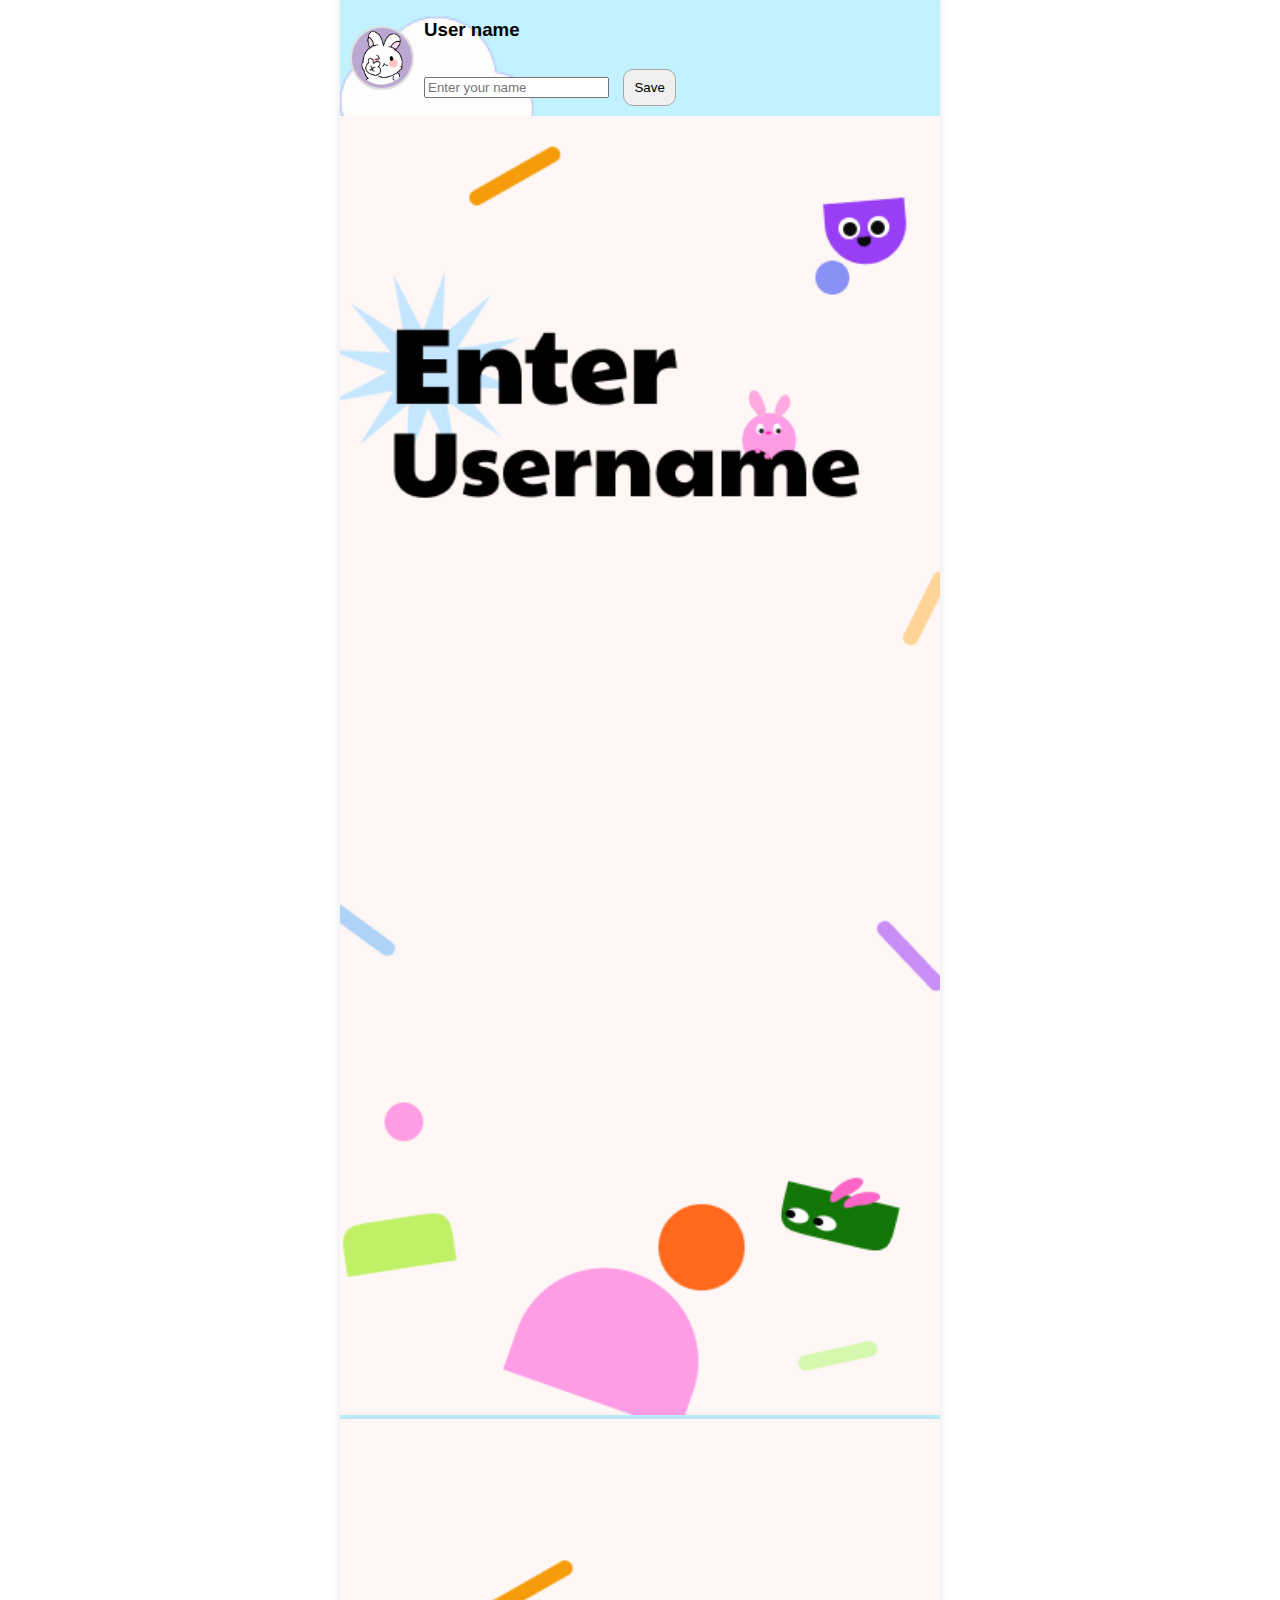
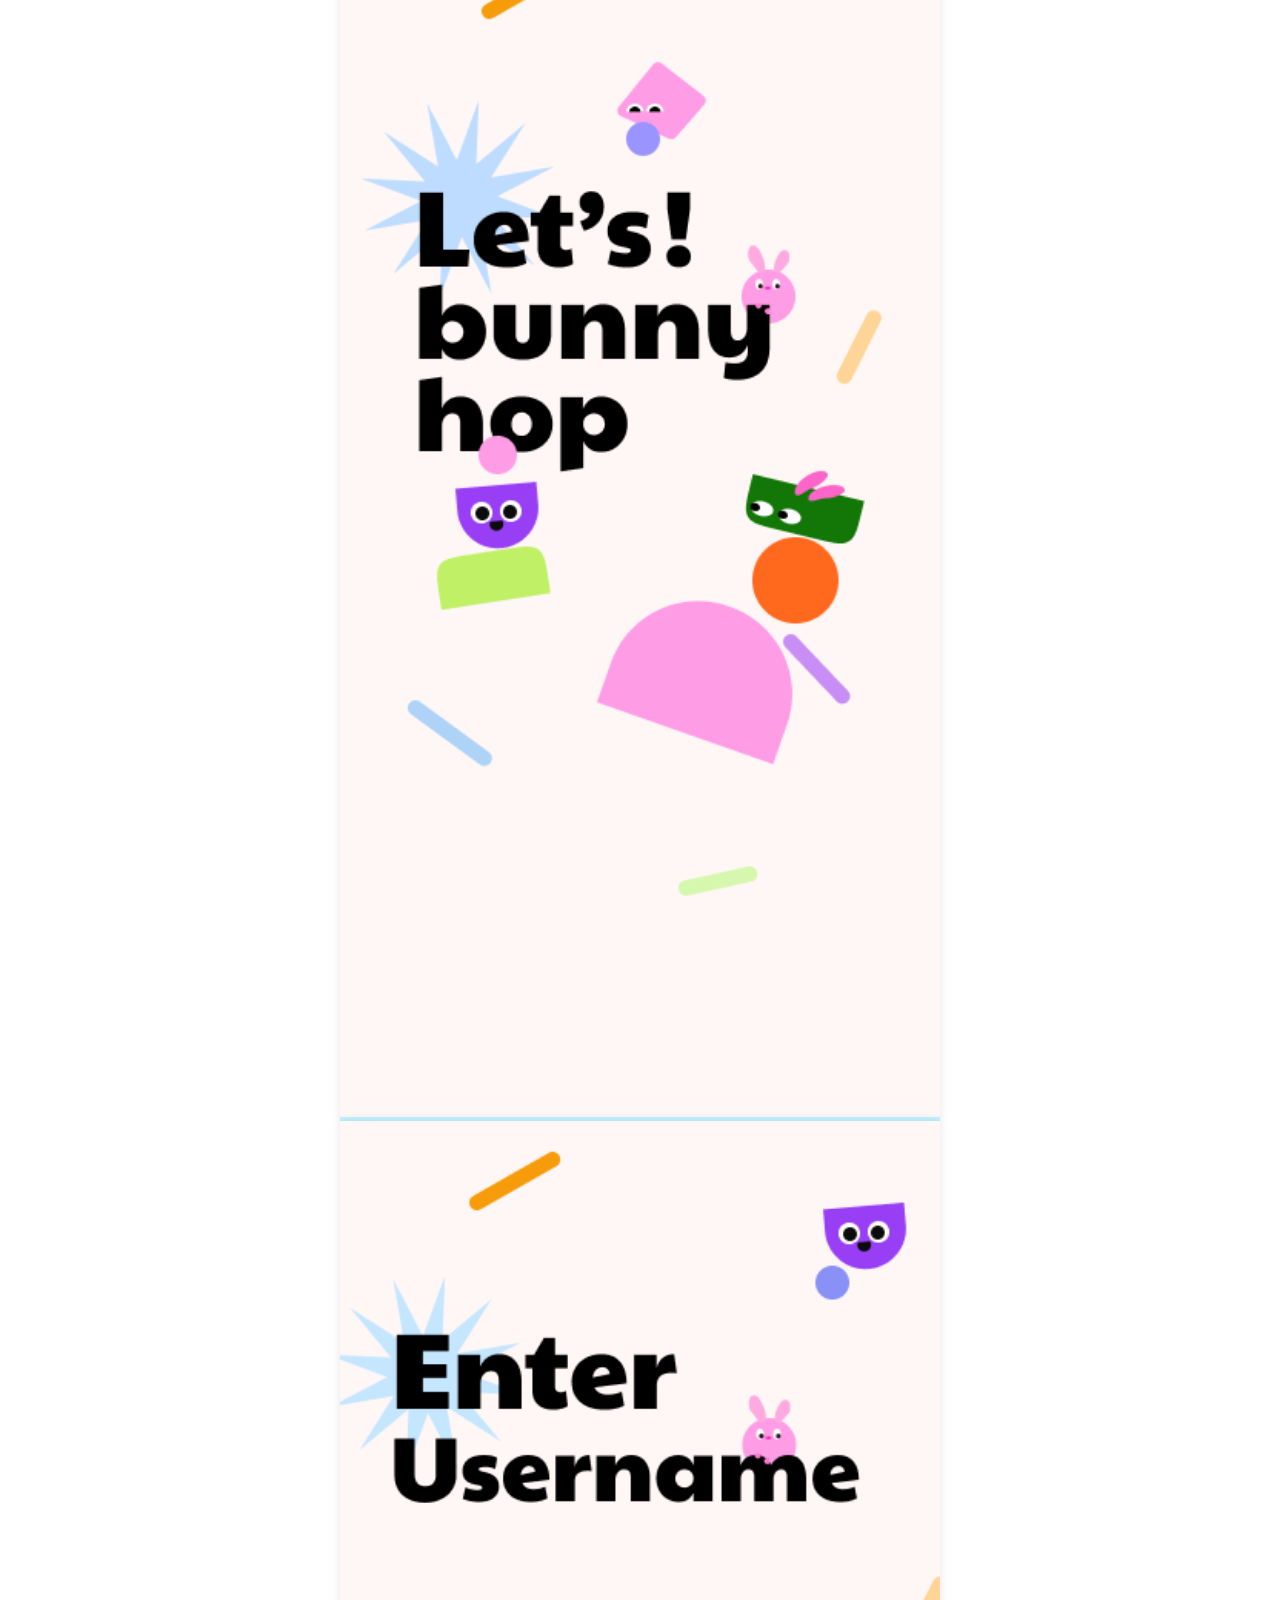
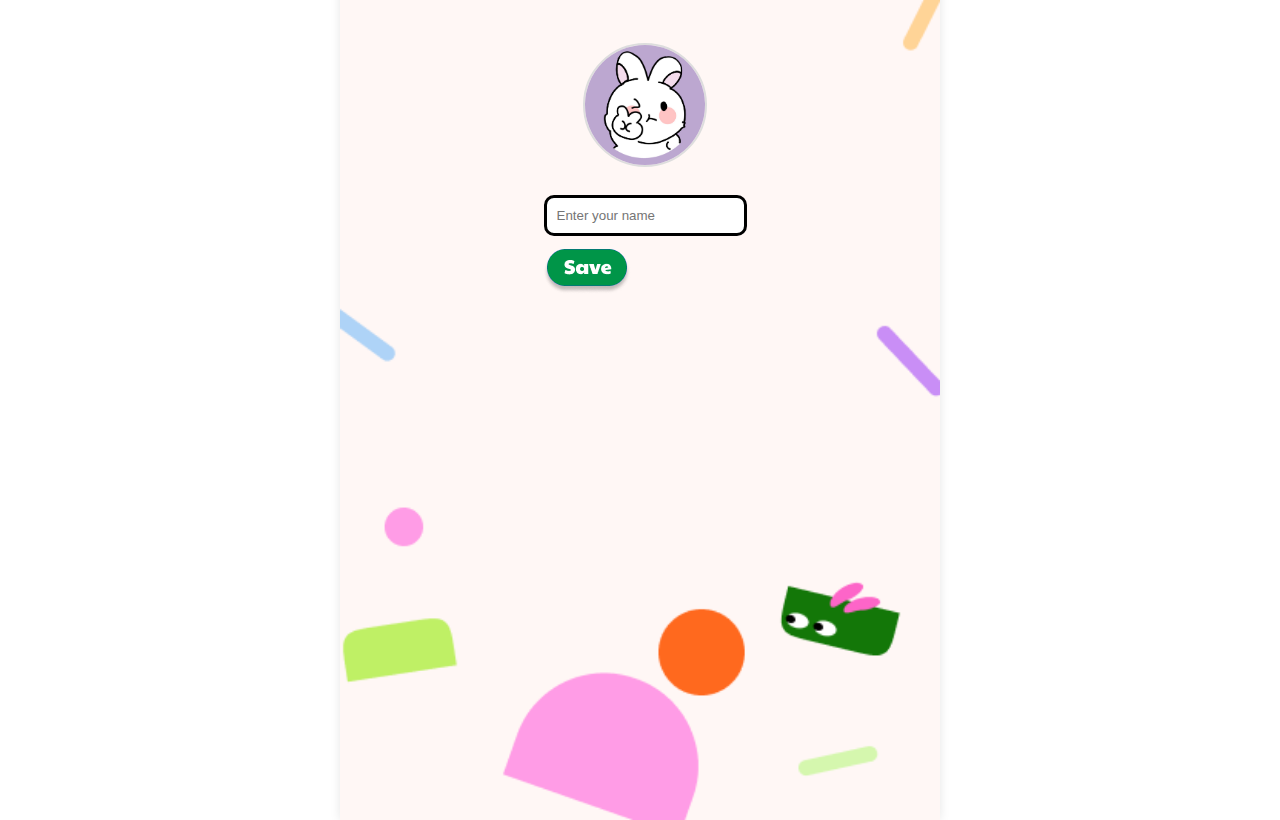
==== commit 17a9b8c1: "Update index.html" ====
--- a/index.html
+++ b/index.html
@@ -455,27 +455,22 @@
     </div>
     <div class="container hidden" id="showPage">
       <div class="bgShow" style="width: 100%; height: auto">
-        <img src="assets/img/start page.png" alt="" />
+        <img
+          src="/assets/img/start page.png"
+          alt=""
+          style="width: 100%; height: 100%; margin: auto; object-fit: contain;"
+        />
       </div>
     </div>
     <div class="container" id="userPage">
-      <div class="bgShow">
-        <img src="/assets/img/start_username.png" alt="" style="width: 100%; height: 100%; margin: auto; object-fit: contain"/>
-        <div class="profile">
-          <img
-            class="avatar"
-            id="userAvatar"
-            src="assets/img/profull.png"
-            alt="Profile"
-          />
-          <div class="info">
+      <div class="bgShow" style="display: flex; justify-content: center; align-items: center; width: 100%; height: auto;">
+        <img src="/assets/img/start_username.png" alt="" style="width: 100%; height: auto; z-index: -2; object-fit: contain;">
+        <div class="profile" style="display: flex; flex-direction: column; align-items: center; width: 20%; height: auto; z-index: 1; position: absolute;">
+          <img class="avatar" id="userAvatar" src="/assets/img/profull.png" alt="Profile" style="border-radius: 50%; width: 100%; height: auto;"/>
+          <div class="info" style="text-align: center;">
             <h3 id="userName"></h3>
-            <input
-              type="text"
-              id="inputUserName"
-              placeholder="Enter your name"
-            />
-            <a href="#" onclick="saveAccount()"><img src="assets/img/save.png" alt=""/></a>
+            <input type="text" id="inputUserName" placeholder="Enter your name" style="border-radius: 10px; border: 3px solid black; padding: 10px;" />
+            <a href="#" onclick="saveAccount()" style="margin-left: -50%;"><img src="/assets/img/save.png" alt=""></a>
           </div>
         </div>
       </div>
--- a/stylemb.css
+++ b/stylemb.css
@@ -21,7 +21,7 @@
   z-index: 1;
 }
 
-#userPage .bgShow {
+/* #userPage .bgShow {
   display: flex;
   justify-content: center;
   align-items: center;
@@ -78,7 +78,7 @@
 #userPage .avatar {
   width: 100%;
   height: auto;
-}
+} */
 
 .hidden {
   display: none;
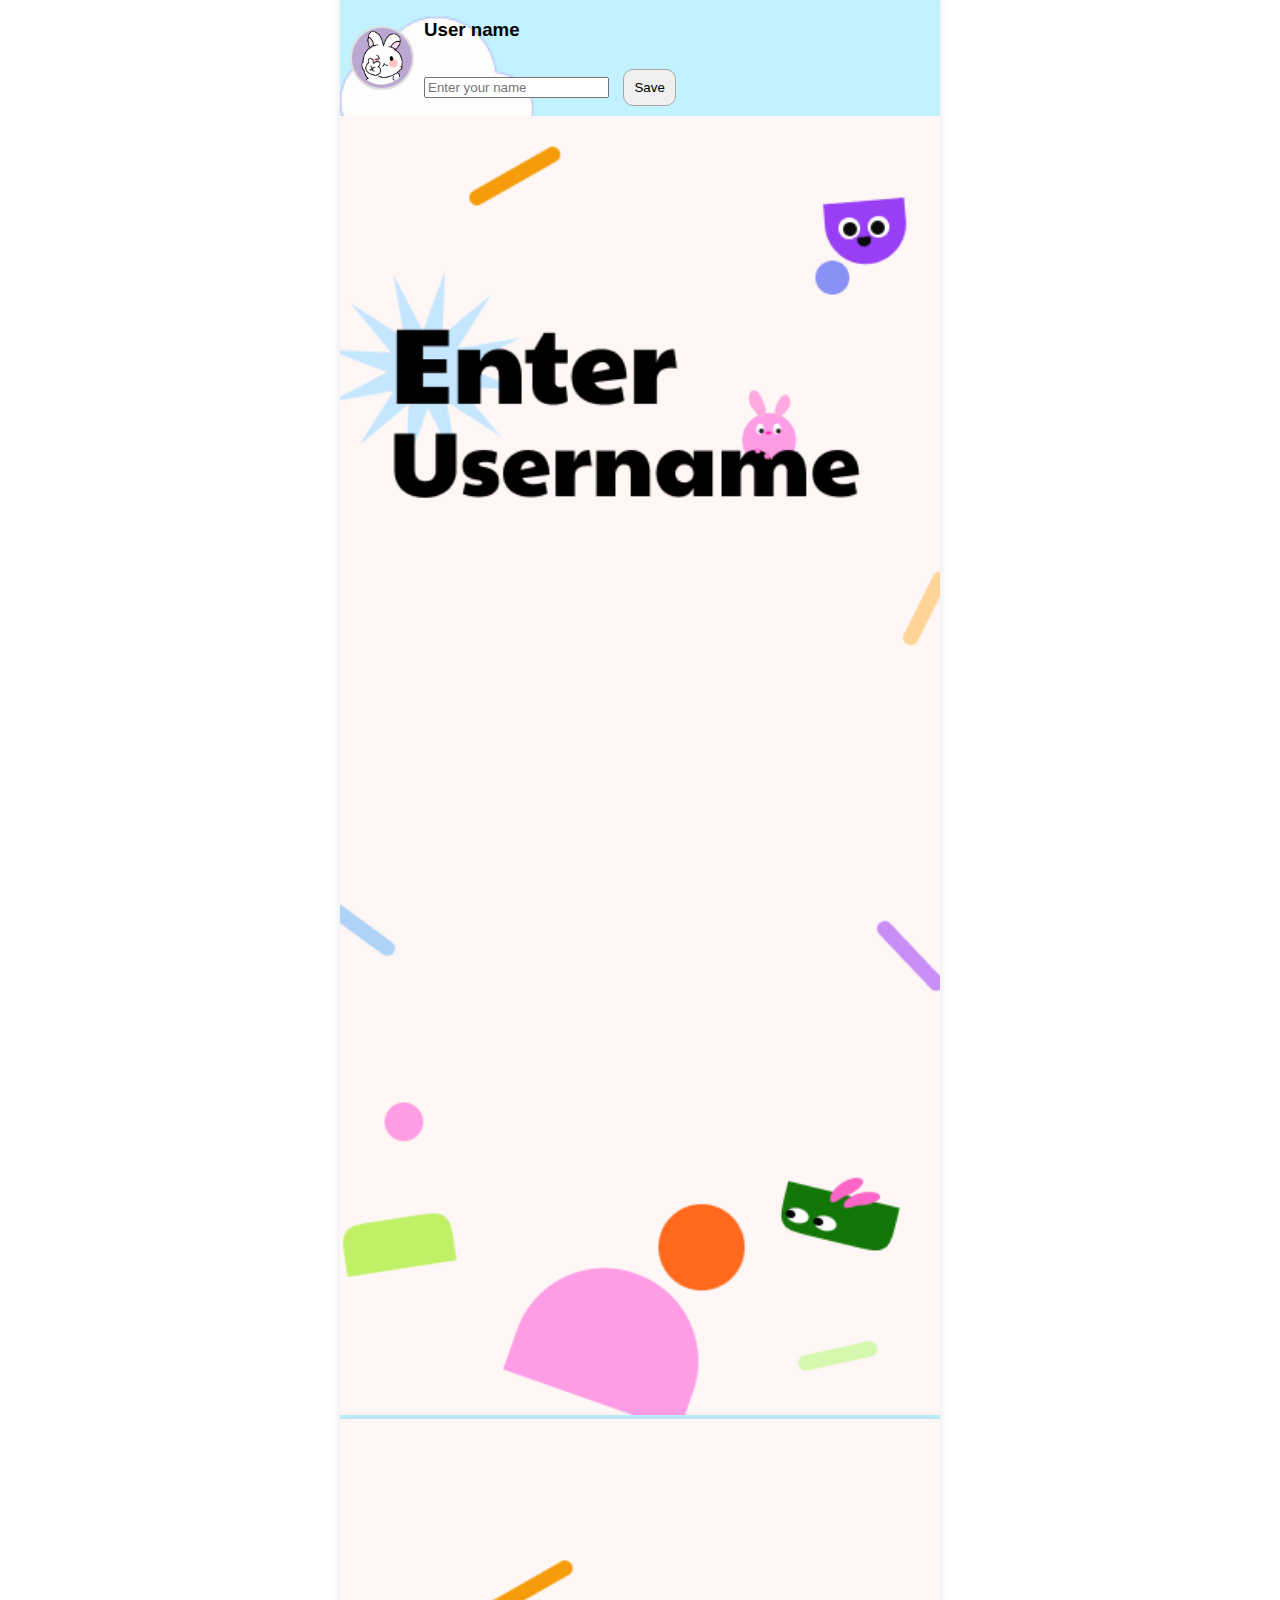
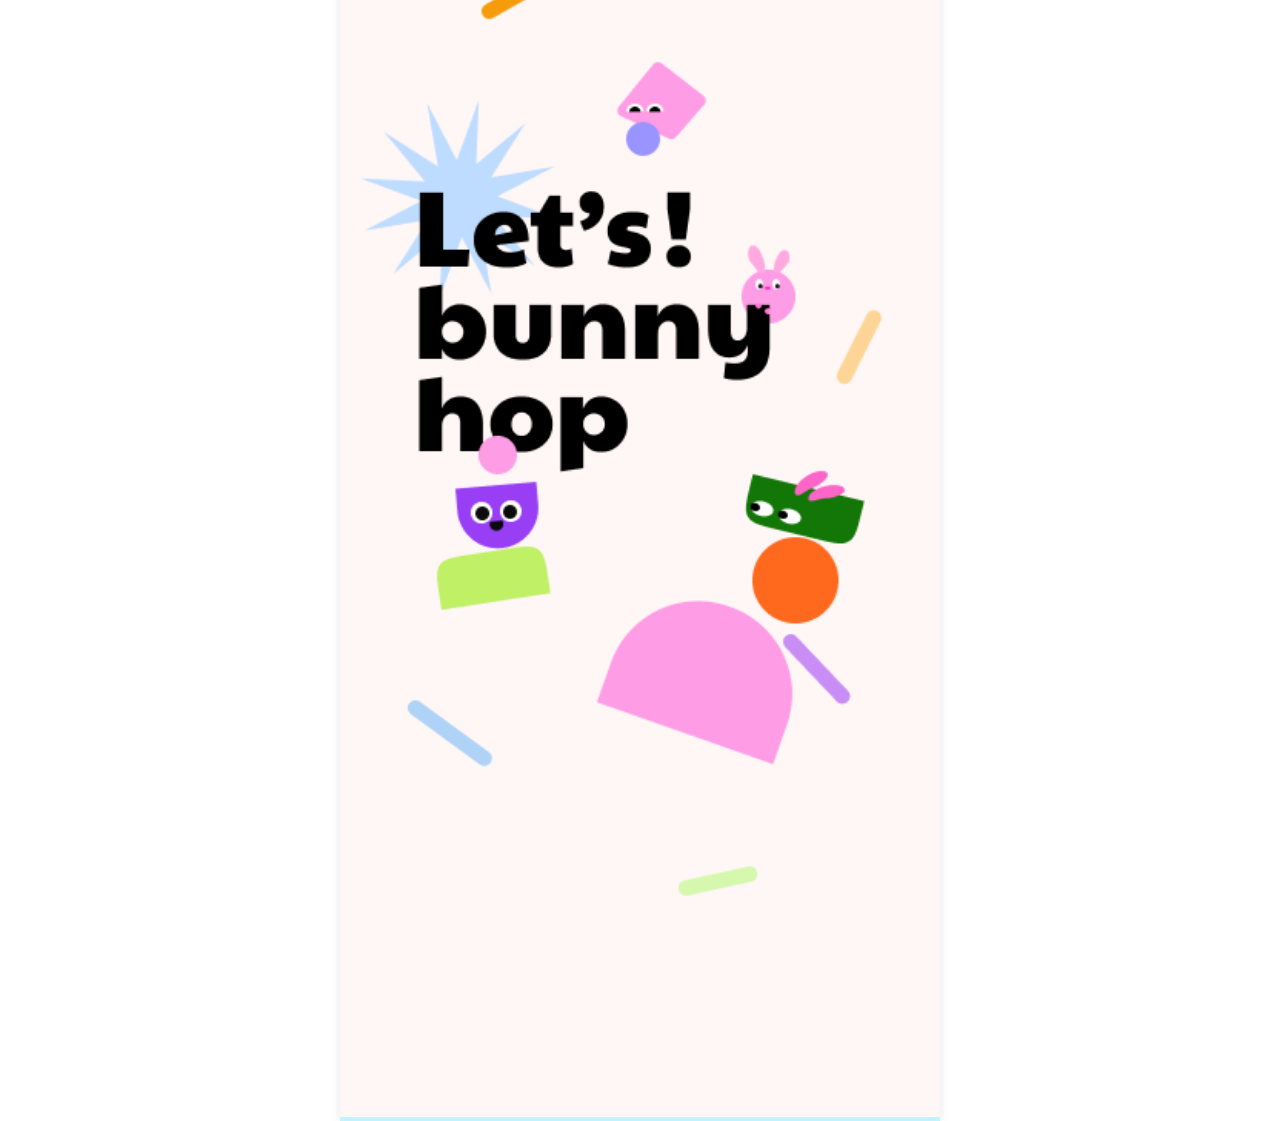
==== commit c095bc54: "Update index.html" ====
--- a/index.html
+++ b/index.html
@@ -456,13 +456,13 @@
     <div class="container hidden" id="showPage">
       <div class="bgShow" style="width: 100%; height: auto">
         <img
-          src="/assets/img/start page.png"
+          src="assets/img/start page.png"
           alt=""
-          style="width: 100%; height: 100%; margin: auto; object-fit: contain;"
+          style="width: 100%; height: 100%; margin: auto; object-fit: contain"
         />
       </div>
     </div>
-    <div class="container" id="userPage">
+    <div class="container hidden" id="userPage">
       <div class="bgShow" style="display: flex; justify-content: center; align-items: center; width: 100%; height: auto;">
         <img src="/assets/img/start_username.png" alt="" style="width: 100%; height: auto; z-index: -2; object-fit: contain;">
         <div class="profile" style="display: flex; flex-direction: column; align-items: center; width: 20%; height: auto; z-index: 1; position: absolute;">
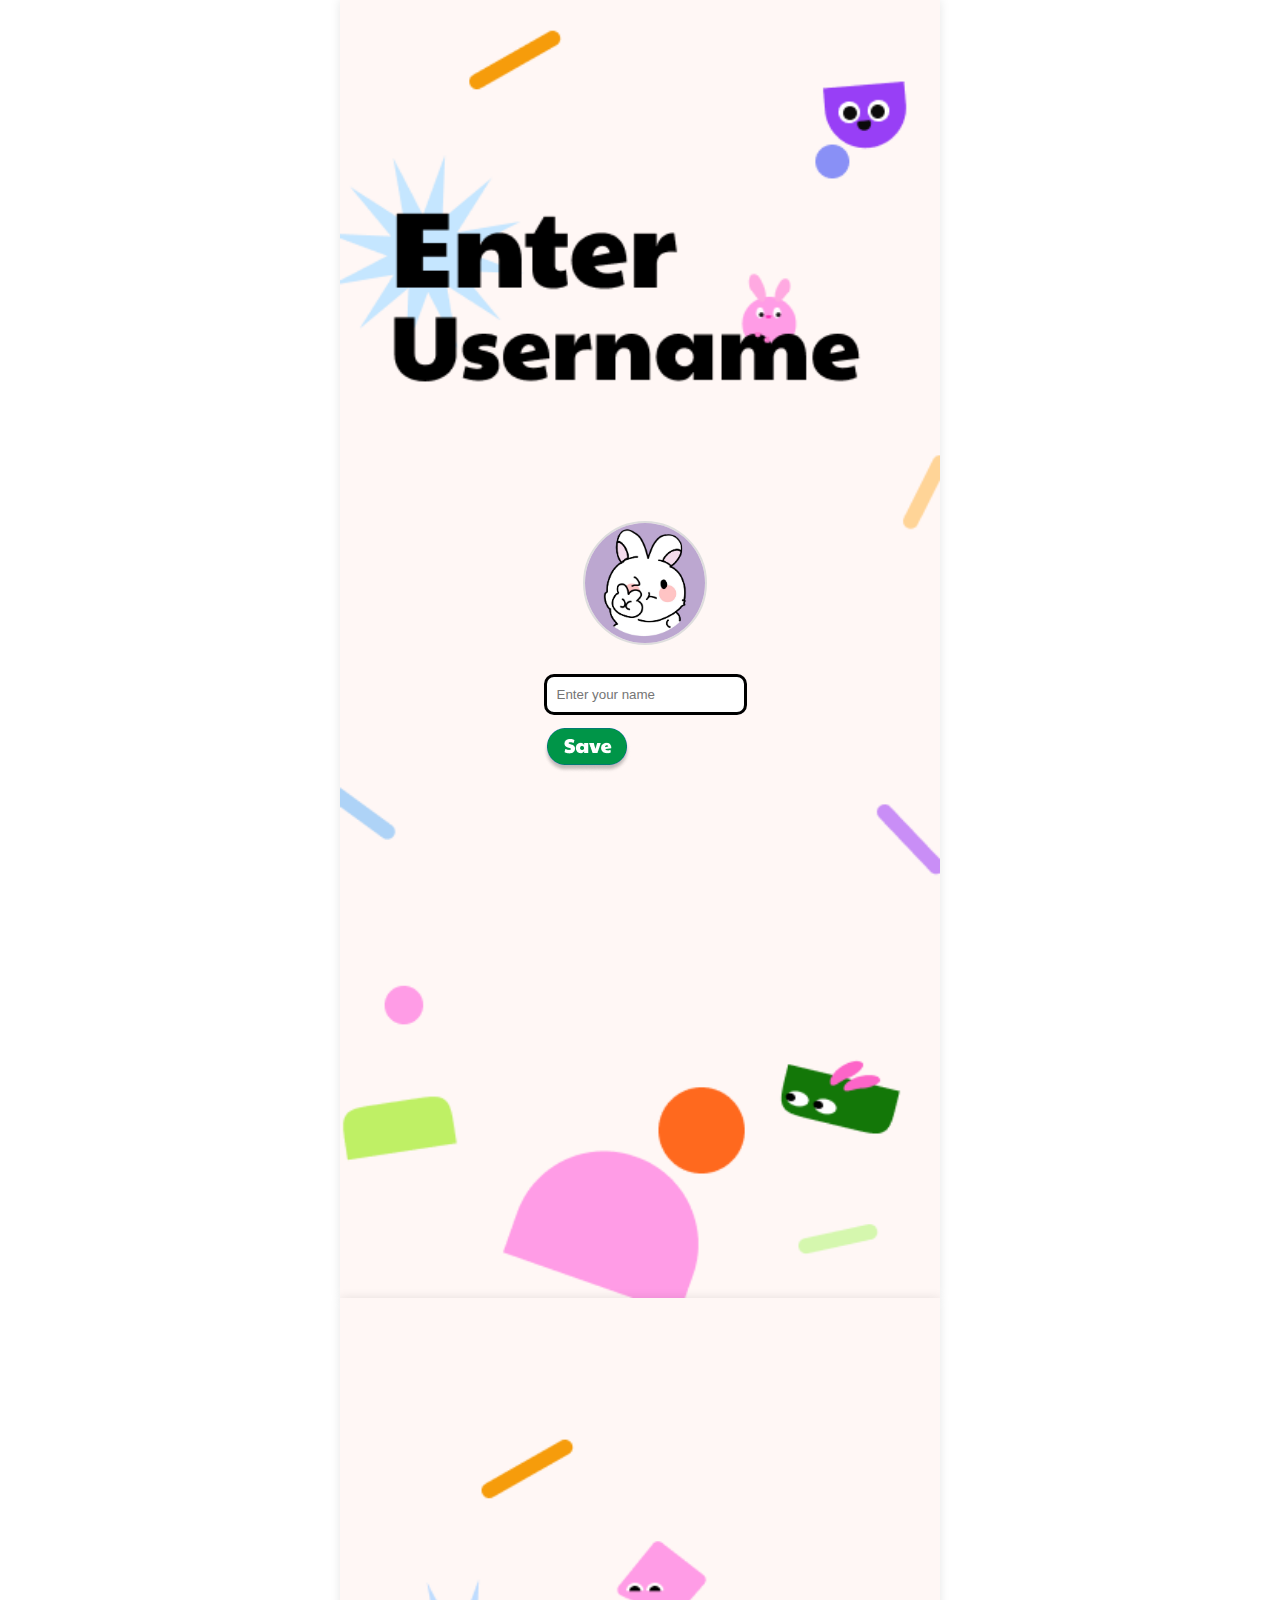
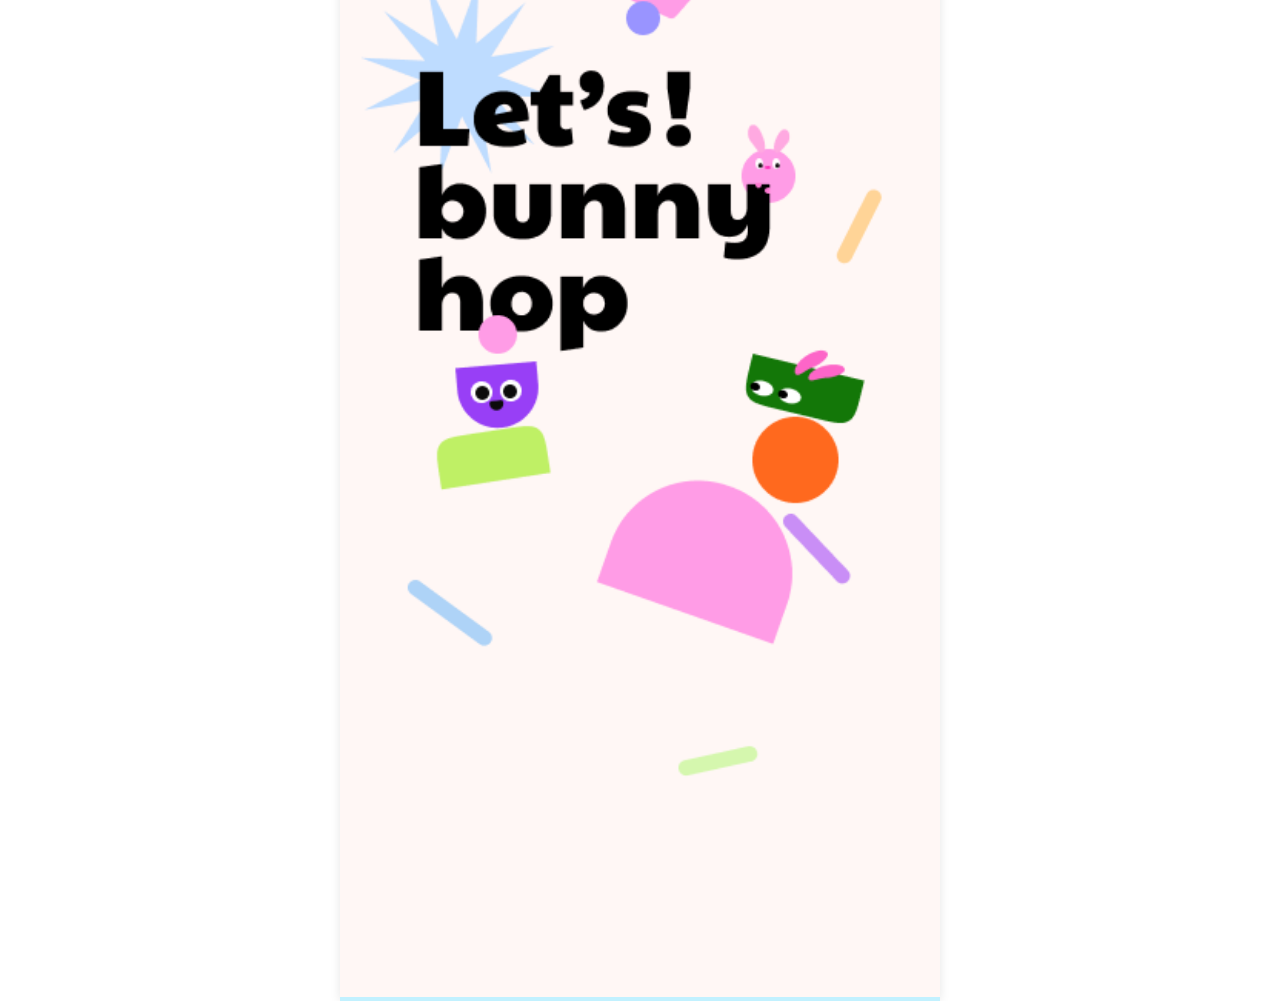
==== commit fca55b7d: "Update index.html" ====
--- a/index.html
+++ b/index.html
@@ -12,29 +12,16 @@
   </head>
   <body>
     <div class="container hidden" id="userPage">
-      <div class="bgShow" style="width: 100%; height: auto">
-        <div class="profile">
-          <img
-            class="avatar"
-            id="userAvatar"
-            src="/assets/img/profull.png"
-            alt="Profile"
-          />
-          <div class="info">
-            <h3 id="userName">User name</h3>
-            <input
-              type="text"
-              id="inputUserName"
-              placeholder="Enter your name"
-            />
-            <button onclick="saveAccount()">Save</button>
+      <div class="bgShow" style="display: flex; justify-content: center; align-items: center; width: 100%; height: auto;">
+        <img src="/assets/img/start_username.png" alt="" style="width: 100%; height: auto; z-index: -2; object-fit: contain;">
+        <div class="profile" style="display: flex; flex-direction: column; align-items: center; width: 20%; height: auto; z-index: 1; position: absolute;">
+          <img class="avatar" id="userAvatar" src="/assets/img/profull.png" alt="Profile" style="border-radius: 50%; width: 100%; height: auto;"/>
+          <div class="info" style="text-align: center;">
+            <h3 id="userName"></h3>
+            <input type="text" id="inputUserName" placeholder="Enter your name" style="border-radius: 10px; border: 3px solid black; padding: 10px;" />
+            <a href="#" onclick="saveAccount()" style="margin-left: -50%;"><img src="/assets/img/save.png" alt=""></a>
           </div>
         </div>
-        <img
-          src="/assets/img/start_username.png"
-          alt=""
-          style="width: 100%; height: 100%; margin: auto; object-fit: contain"
-        />
       </div>
     </div>
     <div class="container" id="homePage">
@@ -460,19 +447,6 @@
           alt=""
           style="width: 100%; height: 100%; margin: auto; object-fit: contain"
         />
-      </div>
-    </div>
-    <div class="container hidden" id="userPage">
-      <div class="bgShow" style="display: flex; justify-content: center; align-items: center; width: 100%; height: auto;">
-        <img src="/assets/img/start_username.png" alt="" style="width: 100%; height: auto; z-index: -2; object-fit: contain;">
-        <div class="profile" style="display: flex; flex-direction: column; align-items: center; width: 20%; height: auto; z-index: 1; position: absolute;">
-          <img class="avatar" id="userAvatar" src="/assets/img/profull.png" alt="Profile" style="border-radius: 50%; width: 100%; height: auto;"/>
-          <div class="info" style="text-align: center;">
-            <h3 id="userName"></h3>
-            <input type="text" id="inputUserName" placeholder="Enter your name" style="border-radius: 10px; border: 3px solid black; padding: 10px;" />
-            <a href="#" onclick="saveAccount()" style="margin-left: -50%;"><img src="/assets/img/save.png" alt=""></a>
-          </div>
-        </div>
       </div>
     </div>
     <script>
